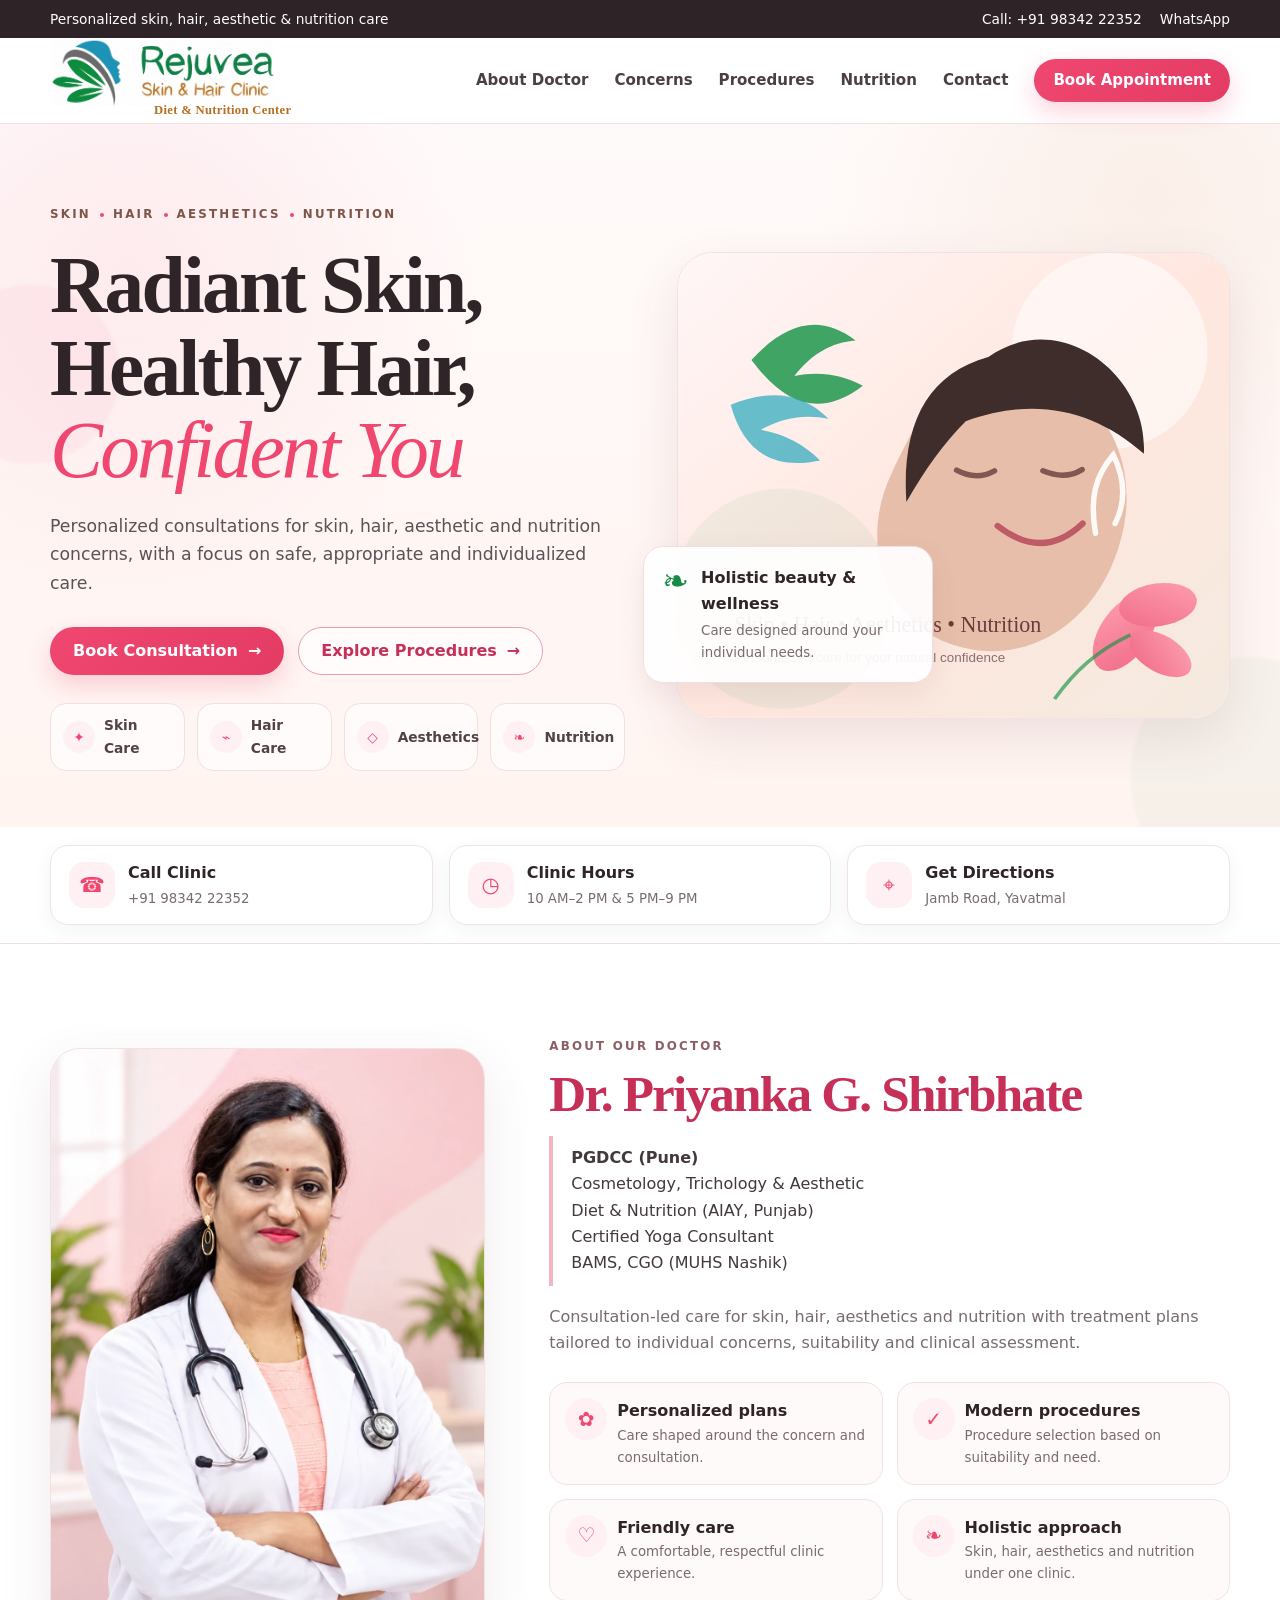
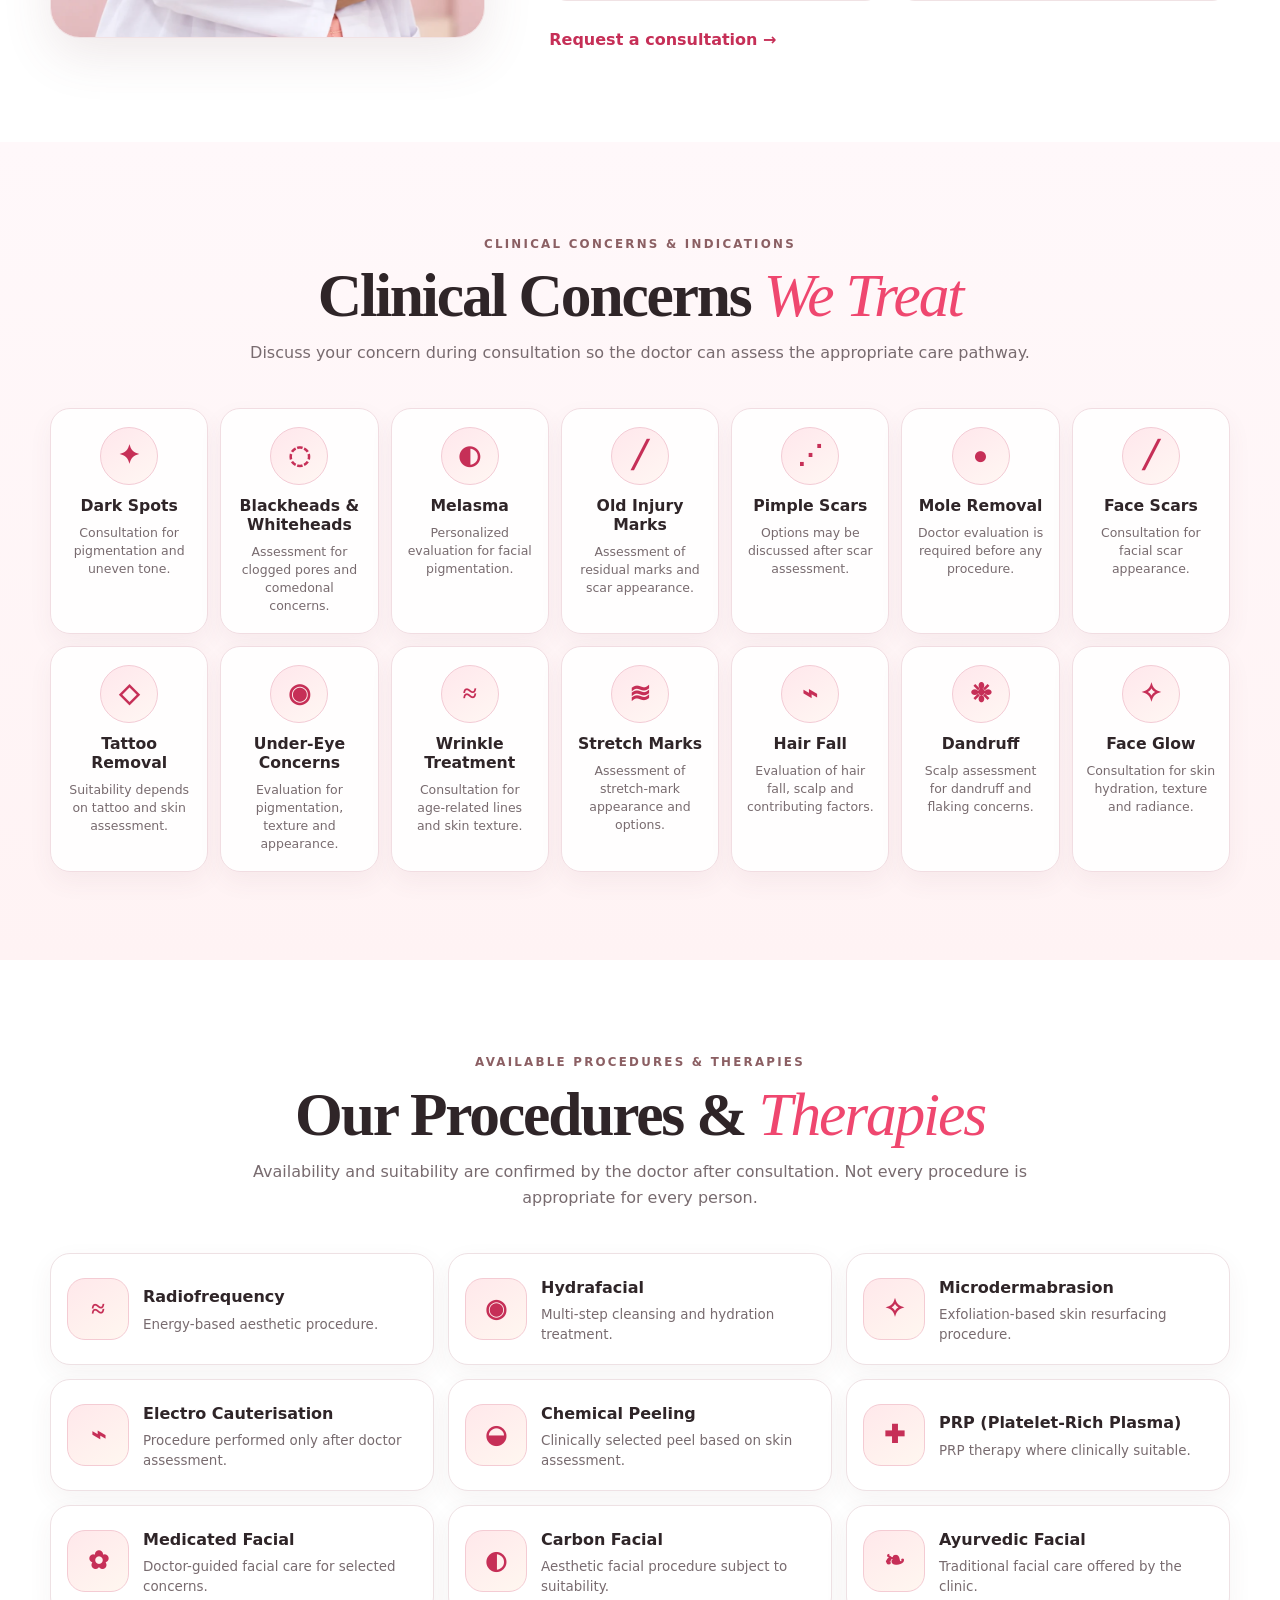
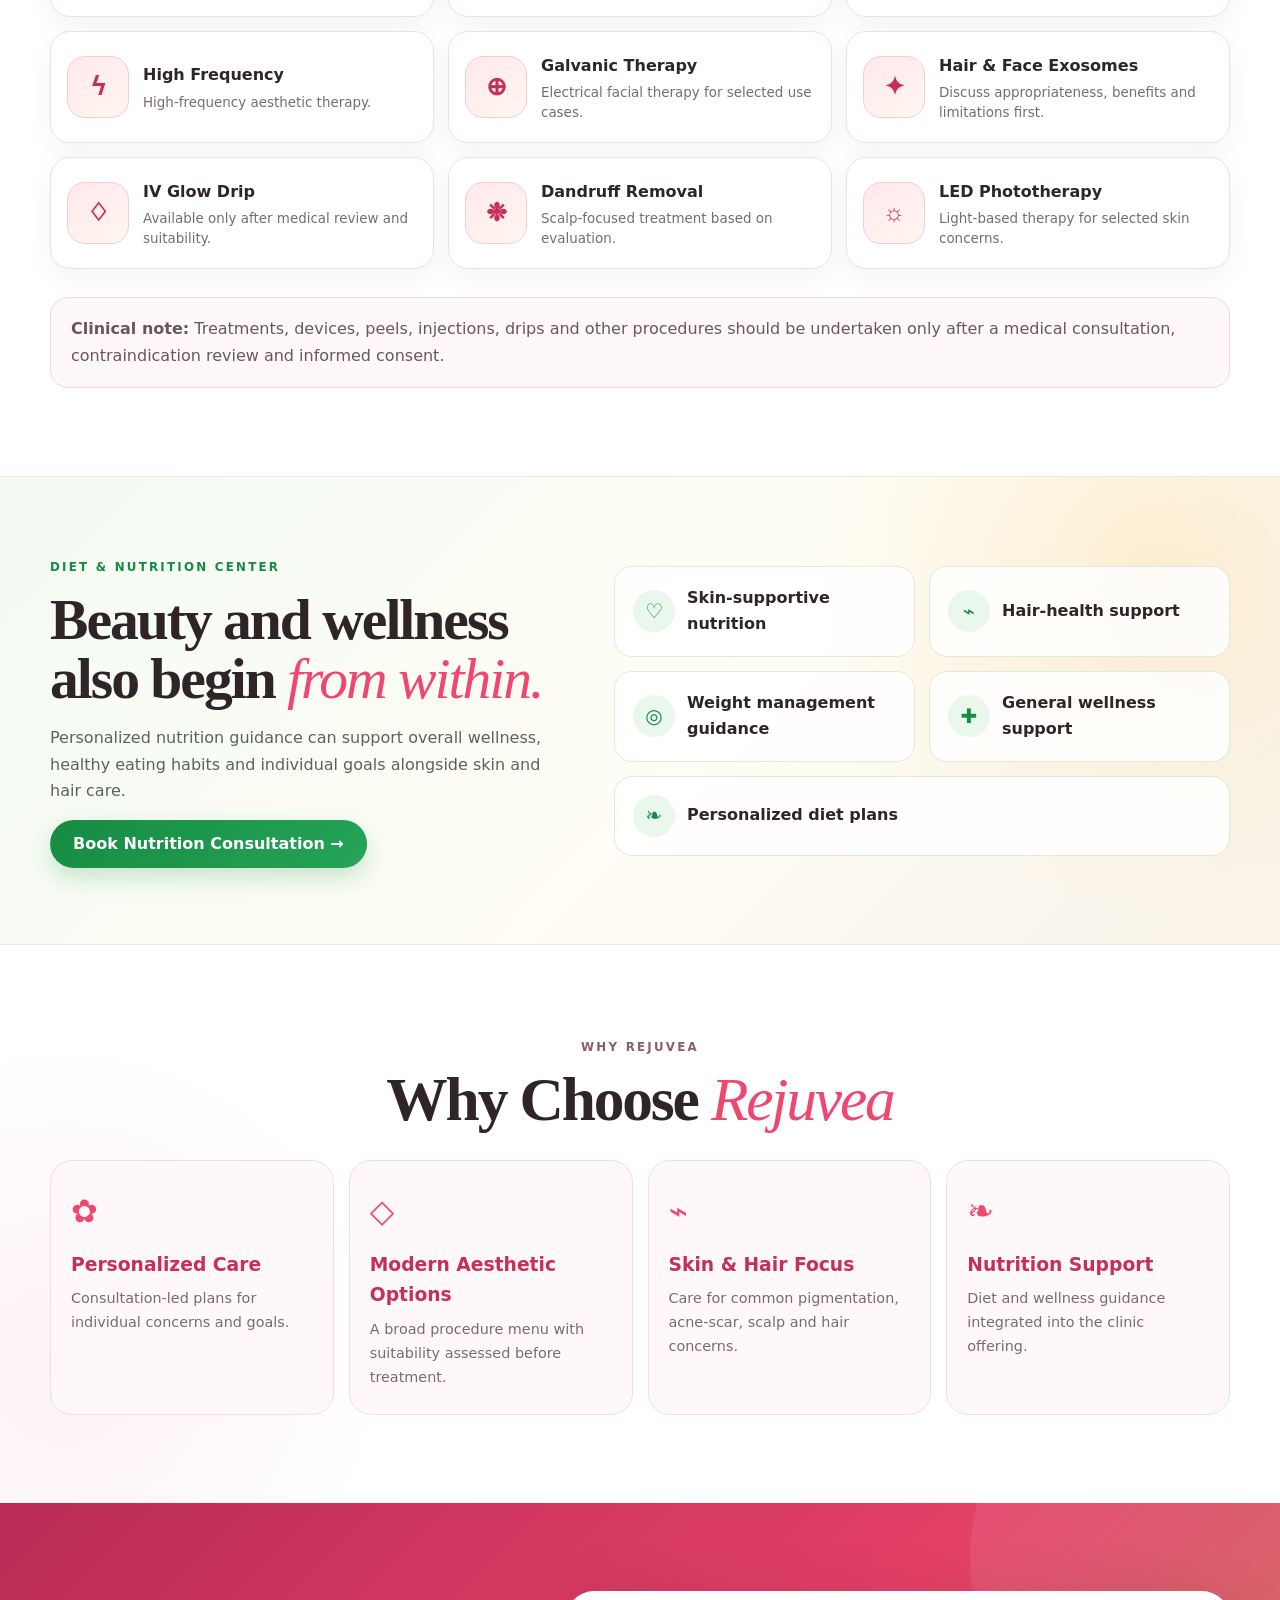
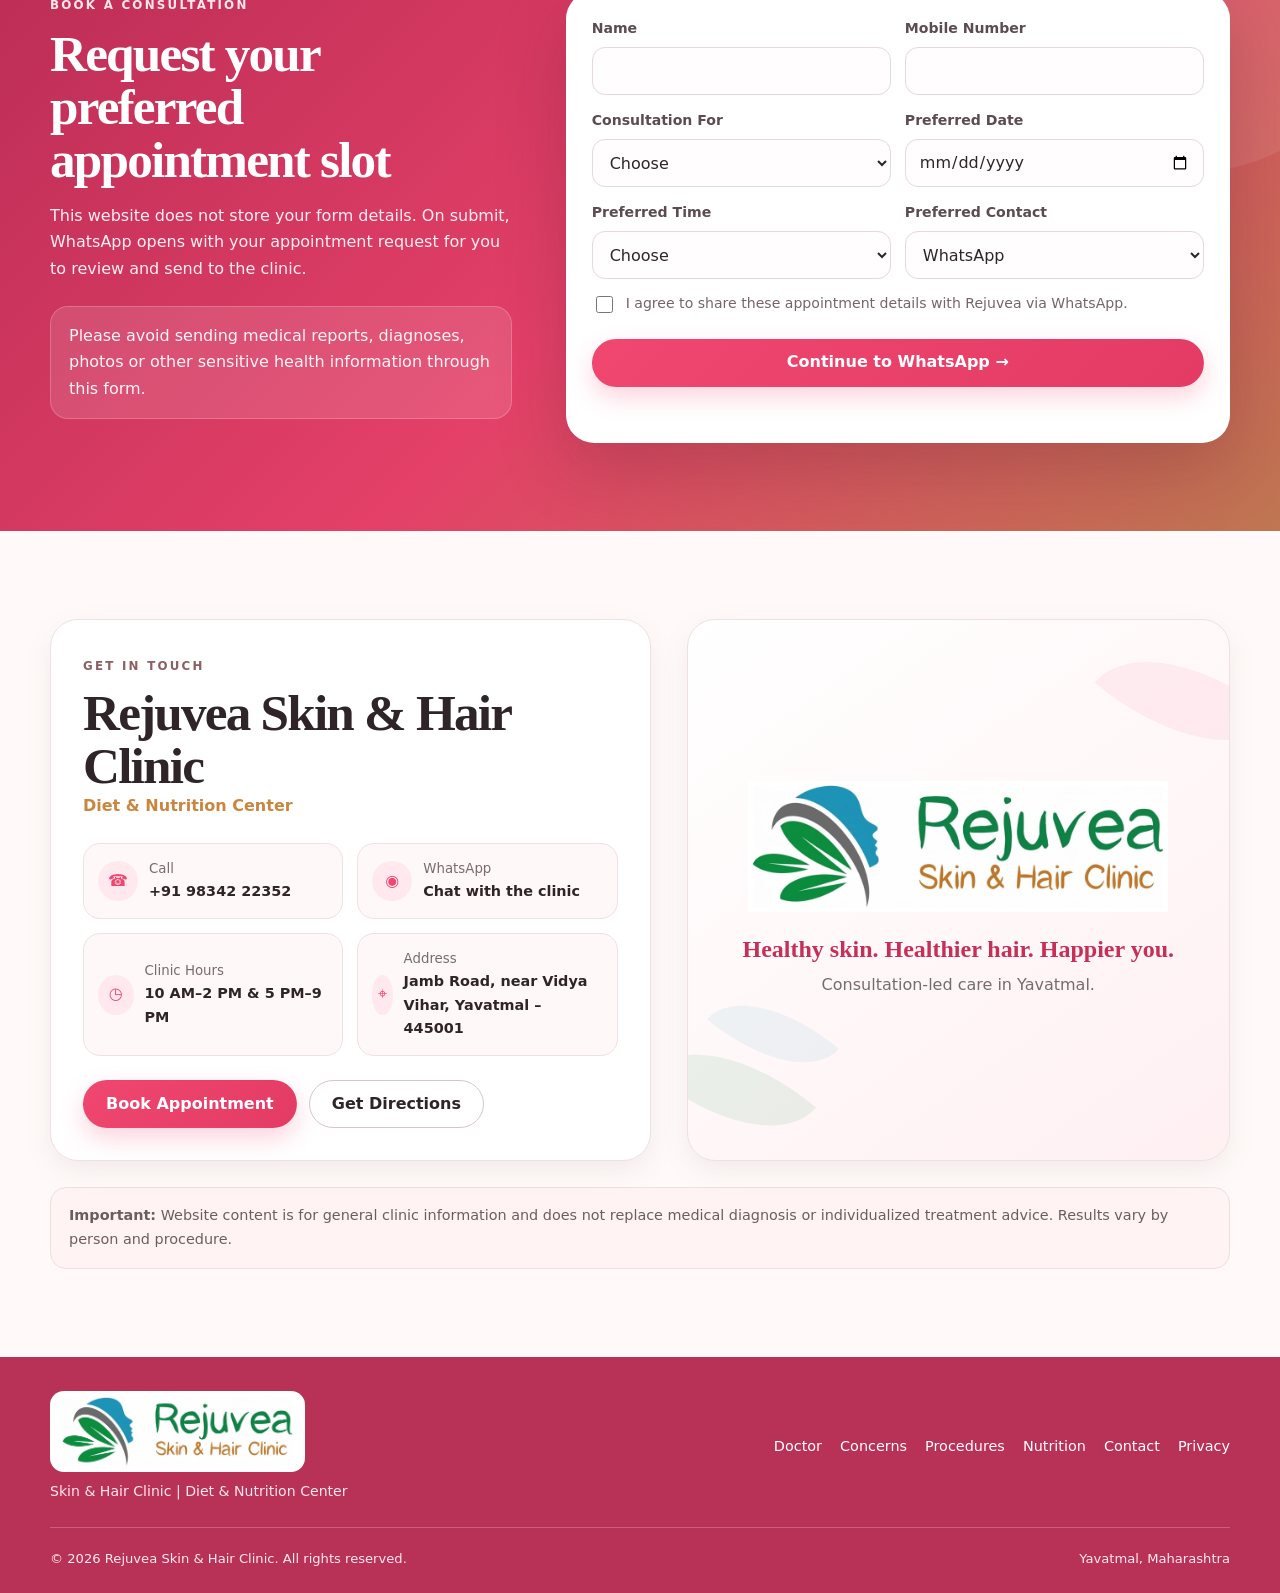
==== index.html @ 4ea9888c "Rejuvea-Clinic-Website-v3" ====
<!doctype html>
<html lang="en">
<head>
  <meta charset="utf-8" />
  <meta name="viewport" content="width=device-width, initial-scale=1" />
  <meta name="theme-color" content="#ef476f" />
  <meta name="description" content="Rejuvea Skin & Hair Clinic and Diet & Nutrition Center in Yavatmal. Personalized skin, hair, aesthetic and nutrition consultations with Dr. Priyanka G. Shirbhate." />
  <meta name="robots" content="index,follow,max-image-preview:large" />
  <link rel="canonical" href="https://rejuveawellness.com/" />
  <meta property="og:type" content="website" />
  <meta property="og:title" content="Rejuvea Skin & Hair Clinic | Yavatmal" />
  <meta property="og:description" content="Skin, hair, aesthetic and nutrition care with Dr. Priyanka G. Shirbhate in Yavatmal." />
  <meta property="og:url" content="https://rejuveawellness.com/" />
  <meta property="og:image" content="https://rejuveawellness.com/assets/og-image.jpg" />
  <meta property="og:locale" content="en_IN" />
  <meta name="twitter:card" content="summary_large_image" />
  <meta name="twitter:image" content="https://rejuveawellness.com/assets/og-image.jpg" />
  <title>Rejuvea Skin & Hair Clinic | Diet & Nutrition Center | Yavatmal</title>
  <link rel="icon" href="assets/favicon.png" type="image/png" />
  <link rel="stylesheet" href="styles.css" />

  <!-- Add canonical + absolute og:url/og:image after the final domain is confirmed. -->
  <script type="application/ld+json">
  {
    "@context": "https://schema.org",
    "@type": "MedicalClinic",
    "name": "Rejuvea Skin & Hair Clinic | Diet & Nutrition Center",
    "url": "https://rejuveawellness.com/",
    "image": "https://rejuveawellness.com/assets/og-image.jpg",
    "telephone": "+91-9834222352",
    "sameAs": ["https://maps.google.com/maps/search/Rejuvea%20Skin%20%26%20Hair%20Clinic/@20.37331213,78.11181876,17z?hl=en"],
    "address": {
      "@type": "PostalAddress",
      "streetAddress": "Jamb Road, near Vidya Vihar",
      "addressLocality": "Yavatmal",
      "postalCode": "445001",
      "addressRegion": "Maharashtra",
      "addressCountry": "IN"
    },
    "openingHours": ["Mo-Sa 10:00-14:00", "Mo-Sa 17:00-21:00"],
    "employee": {
      "@type": "Physician",
      "name": "Dr. Priyanka G. Shirbhate"
    }
  }
  </script>
</head>

<body>
  <a class="skip-link" href="#main">Skip to content</a>

  <div class="topbar">
    <div class="container topbar-inner">
      <span>Personalized skin, hair, aesthetic & nutrition care</span>
      <div class="topbar-actions">
        <a href="tel:+919834222352">Call: +91 98342 22352</a>
        <a href="https://wa.me/919834222352?text=Hello%20Rejuvea%2C%20I%20would%20like%20to%20book%20a%20consultation." target="_blank" rel="noopener">WhatsApp</a>
      </div>
    </div>
  </div>

  <header class="site-header" id="home">
    <div class="container nav-wrap">
      <a class="brand" href="index.html#home" aria-label="Rejuvea home">
        <img src="assets/rejuvea-logo.webp" alt="Rejuvea Skin & Hair Clinic" />
        <small>Diet &amp; Nutrition Center</small>
      </a>

      <button class="menu-btn" id="menuBtn" type="button" aria-expanded="false" aria-controls="navLinks" aria-label="Open menu">
        <span></span><span></span><span></span>
      </button>

      <nav class="nav-links" id="navLinks" aria-label="Primary navigation">
        <a href="#about">About Doctor</a>
        <a href="#concerns">Concerns</a>
        <a href="#procedures">Procedures</a>
        <a href="#nutrition">Nutrition</a>
        <a href="#contact">Contact</a>
        <a class="btn btn-small" href="#appointment">Book Appointment</a>
      </nav>
    </div>
  </header>

  <main id="main">
    <section class="hero">
      <div class="hero-glow glow-one" aria-hidden="true"></div>
      <div class="hero-glow glow-two" aria-hidden="true"></div>

      <div class="container hero-grid">
        <div class="hero-copy reveal">
          <span class="eyebrow">SKIN <i></i> HAIR <i></i> AESTHETICS <i></i> NUTRITION</span>
          <h1>Radiant Skin,<br>Healthy Hair,<br><em>Confident You</em></h1>
          <p class="hero-text">
            Personalized consultations for skin, hair, aesthetic and nutrition concerns,
            with a focus on safe, appropriate and individualized care.
          </p>

          <div class="hero-actions">
            <a class="btn" href="#appointment">Book Consultation <span>→</span></a>
            <a class="btn btn-outline" href="#procedures">Explore Procedures <span>→</span></a>
          </div>

          <div class="benefit-row" aria-label="Clinic focus areas">
            <div><span class="mini-icon">✦</span><strong>Skin Care</strong></div>
            <div><span class="mini-icon">⌁</span><strong>Hair Care</strong></div>
            <div><span class="mini-icon">◇</span><strong>Aesthetics</strong></div>
            <div><span class="mini-icon">❧</span><strong>Nutrition</strong></div>
          </div>
        </div>

        <div class="hero-visual reveal">
          <img src="assets/hero-visual.svg" alt="Illustration representing skin, hair, aesthetics and nutrition care" />
          <div class="hero-note">
            <span class="leaf">❧</span>
            <div>
              <b>Holistic beauty & wellness</b>
              <small>Care designed around your individual needs.</small>
            </div>
          </div>
        </div>
      </div>
    </section>

    <section class="quick-strip" aria-label="Quick clinic information">
      <div class="container quick-grid">
        <a href="tel:+919834222352" class="quick-card">
          <span class="quick-icon">☎</span>
          <div><b>Call Clinic</b><small>+91 98342 22352</small></div>
        </a>
        <a href="#appointment" class="quick-card">
          <span class="quick-icon">◷</span>
          <div><b>Clinic Hours</b><small>10 AM–2 PM & 5 PM–9 PM</small></div>
        </a>
        <a href="https://maps.google.com/maps/search/Rejuvea%20Skin%20%26%20Hair%20Clinic/@20.37331213,78.11181876,17z?hl=en" target="_blank" rel="noopener" class="quick-card">
          <span class="quick-icon">⌖</span>
          <div><b>Get Directions</b><small>Jamb Road, Yavatmal</small></div>
        </a>
      </div>
    </section>

    <section class="section-pad" id="about">
      <div class="container about-grid">
        <div class="doctor-photo reveal">
          <img
            src="assets/dr-priyanka-shirbhate.webp"
            alt="Dr. Priyanka G. Shirbhate - Rejuvea Skin & Hair Clinic"
            class="doctor-image"
            loading="lazy"
            width="1122"
            height="1402"
          />
        </div>

        <div class="about-copy reveal">
          <span class="eyebrow dark">ABOUT OUR DOCTOR</span>
          <h2>Dr. Priyanka G. Shirbhate</h2>
          <p class="qualifications">
            <strong>PGDCC (Pune)</strong><br>
            Cosmetology, Trichology &amp; Aesthetic<br>
            Diet &amp; Nutrition (AIAY, Punjab)<br>
            Certified Yoga Consultant<br>
            BAMS, CGO (MUHS Nashik)
          </p>
          <p>
            Consultation-led care for skin, hair, aesthetics and nutrition with treatment plans
            tailored to individual concerns, suitability and clinical assessment.
          </p>

          <div class="doctor-values">
            <div><span>✿</span><b>Personalized plans</b><small>Care shaped around the concern and consultation.</small></div>
            <div><span>✓</span><b>Modern procedures</b><small>Procedure selection based on suitability and need.</small></div>
            <div><span>♡</span><b>Friendly care</b><small>A comfortable, respectful clinic experience.</small></div>
            <div><span>❧</span><b>Holistic approach</b><small>Skin, hair, aesthetics and nutrition under one clinic.</small></div>
          </div>

          <a class="text-link" href="#appointment">Request a consultation →</a>
        </div>
      </div>
    </section>

    <section class="section-pad soft-pink" id="concerns">
      <div class="container">
        <div class="section-heading reveal">
          <span class="eyebrow dark">CLINICAL CONCERNS & INDICATIONS</span>
          <h2>Clinical Concerns <em>We Treat</em></h2>
          <p>Discuss your concern during consultation so the doctor can assess the appropriate care pathway.</p>
        </div>

        <div class="concern-grid">
          <article class="concern-card reveal"><span aria-hidden="true">✦</span><h3>Dark Spots</h3><p>Consultation for pigmentation and uneven tone.</p></article>
          <article class="concern-card reveal"><span aria-hidden="true">◌</span><h3>Blackheads & Whiteheads</h3><p>Assessment for clogged pores and comedonal concerns.</p></article>
          <article class="concern-card reveal"><span aria-hidden="true">◐</span><h3>Melasma</h3><p>Personalized evaluation for facial pigmentation.</p></article>
          <article class="concern-card reveal"><span aria-hidden="true">╱</span><h3>Old Injury Marks</h3><p>Assessment of residual marks and scar appearance.</p></article>
          <article class="concern-card reveal"><span aria-hidden="true">⋰</span><h3>Pimple Scars</h3><p>Options may be discussed after scar assessment.</p></article>
          <article class="concern-card reveal"><span aria-hidden="true">●</span><h3>Mole Removal</h3><p>Doctor evaluation is required before any procedure.</p></article>
          <article class="concern-card reveal"><span aria-hidden="true">╱</span><h3>Face Scars</h3><p>Consultation for facial scar appearance.</p></article>
          <article class="concern-card reveal"><span aria-hidden="true">◇</span><h3>Tattoo Removal</h3><p>Suitability depends on tattoo and skin assessment.</p></article>
          <article class="concern-card reveal"><span aria-hidden="true">◉</span><h3>Under-Eye Concerns</h3><p>Evaluation for pigmentation, texture and appearance.</p></article>
          <article class="concern-card reveal"><span aria-hidden="true">≈</span><h3>Wrinkle Treatment</h3><p>Consultation for age-related lines and skin texture.</p></article>
          <article class="concern-card reveal"><span aria-hidden="true">≋</span><h3>Stretch Marks</h3><p>Assessment of stretch-mark appearance and options.</p></article>
          <article class="concern-card reveal"><span aria-hidden="true">⌁</span><h3>Hair Fall</h3><p>Evaluation of hair fall, scalp and contributing factors.</p></article>
          <article class="concern-card reveal"><span aria-hidden="true">❉</span><h3>Dandruff</h3><p>Scalp assessment for dandruff and flaking concerns.</p></article>
          <article class="concern-card reveal"><span aria-hidden="true">✧</span><h3>Face Glow</h3><p>Consultation for skin hydration, texture and radiance.</p></article>
        </div>
      </div>
    </section>

    <section class="section-pad" id="procedures">
      <div class="container">
        <div class="section-heading reveal">
          <span class="eyebrow dark">AVAILABLE PROCEDURES & THERAPIES</span>
          <h2>Our Procedures & <em>Therapies</em></h2>
          <p>Availability and suitability are confirmed by the doctor after consultation. Not every procedure is appropriate for every person.</p>
        </div>

        <div class="procedure-grid">
          <article class="procedure-card reveal"><span class="proc-icon" aria-hidden="true">≈</span><div><h3>Radiofrequency</h3><p>Energy-based aesthetic procedure.</p></div></article>
          <article class="procedure-card reveal"><span class="proc-icon" aria-hidden="true">◉</span><div><h3>Hydrafacial</h3><p>Multi-step cleansing and hydration treatment.</p></div></article>
          <article class="procedure-card reveal"><span class="proc-icon" aria-hidden="true">✧</span><div><h3>Microdermabrasion</h3><p>Exfoliation-based skin resurfacing procedure.</p></div></article>
          <article class="procedure-card reveal"><span class="proc-icon" aria-hidden="true">⌁</span><div><h3>Electro Cauterisation</h3><p>Procedure performed only after doctor assessment.</p></div></article>
          <article class="procedure-card reveal"><span class="proc-icon" aria-hidden="true">◒</span><div><h3>Chemical Peeling</h3><p>Clinically selected peel based on skin assessment.</p></div></article>
          <article class="procedure-card reveal"><span class="proc-icon" aria-hidden="true">✚</span><div><h3>PRP (Platelet-Rich Plasma)</h3><p>PRP therapy where clinically suitable.</p></div></article>
          <article class="procedure-card reveal"><span class="proc-icon" aria-hidden="true">✿</span><div><h3>Medicated Facial</h3><p>Doctor-guided facial care for selected concerns.</p></div></article>
          <article class="procedure-card reveal"><span class="proc-icon" aria-hidden="true">◐</span><div><h3>Carbon Facial</h3><p>Aesthetic facial procedure subject to suitability.</p></div></article>
          <article class="procedure-card reveal"><span class="proc-icon" aria-hidden="true">❧</span><div><h3>Ayurvedic Facial</h3><p>Traditional facial care offered by the clinic.</p></div></article>
          <article class="procedure-card reveal"><span class="proc-icon" aria-hidden="true">ϟ</span><div><h3>High Frequency</h3><p>High-frequency aesthetic therapy.</p></div></article>
          <article class="procedure-card reveal"><span class="proc-icon" aria-hidden="true">⊕</span><div><h3>Galvanic Therapy</h3><p>Electrical facial therapy for selected use cases.</p></div></article>
          <article class="procedure-card reveal"><span class="proc-icon" aria-hidden="true">✦</span><div><h3>Hair & Face Exosomes</h3><p>Discuss appropriateness, benefits and limitations first.</p></div></article>
          <article class="procedure-card reveal"><span class="proc-icon" aria-hidden="true">♢</span><div><h3>IV Glow Drip</h3><p>Available only after medical review and suitability.</p></div></article>
          <article class="procedure-card reveal"><span class="proc-icon" aria-hidden="true">❉</span><div><h3>Dandruff Removal</h3><p>Scalp-focused treatment based on evaluation.</p></div></article>
          <article class="procedure-card reveal"><span class="proc-icon" aria-hidden="true">☼</span><div><h3>LED Phototherapy</h3><p>Light-based therapy for selected skin concerns.</p></div></article>
        </div>

        <div class="medical-note reveal">
          <strong>Clinical note:</strong>
          Treatments, devices, peels, injections, drips and other procedures should be undertaken only after a medical consultation, contraindication review and informed consent.
        </div>
      </div>
    </section>

    <section class="nutrition-section" id="nutrition">
      <div class="container nutrition-grid">
        <div class="nutrition-copy reveal">
          <span class="eyebrow green">DIET & NUTRITION CENTER</span>
          <h2>Beauty and wellness also begin <em>from within.</em></h2>
          <p>
            Personalized nutrition guidance can support overall wellness, healthy eating habits
            and individual goals alongside skin and hair care.
          </p>
          <a class="btn green-btn" href="#appointment">Book Nutrition Consultation →</a>
        </div>

        <div class="nutrition-cards reveal">
          <div><span>♡</span><b>Skin-supportive nutrition</b></div>
          <div><span>⌁</span><b>Hair-health support</b></div>
          <div><span>◎</span><b>Weight management guidance</b></div>
          <div><span>✚</span><b>General wellness support</b></div>
          <div><span>❧</span><b>Personalized diet plans</b></div>
        </div>
      </div>
    </section>

    <section class="section-pad why-section">
      <div class="container">
        <div class="section-heading compact reveal">
          <span class="eyebrow dark">WHY REJUVEA</span>
          <h2>Why Choose <em>Rejuvea</em></h2>
        </div>
        <div class="why-grid">
          <article class="why-card reveal"><span>✿</span><h3>Personalized Care</h3><p>Consultation-led plans for individual concerns and goals.</p></article>
          <article class="why-card reveal"><span>◇</span><h3>Modern Aesthetic Options</h3><p>A broad procedure menu with suitability assessed before treatment.</p></article>
          <article class="why-card reveal"><span>⌁</span><h3>Skin & Hair Focus</h3><p>Care for common pigmentation, acne-scar, scalp and hair concerns.</p></article>
          <article class="why-card reveal"><span>❧</span><h3>Nutrition Support</h3><p>Diet and wellness guidance integrated into the clinic offering.</p></article>
        </div>
      </div>
    </section>

    <section class="appointment-section section-pad" id="appointment">
      <div class="container appointment-grid">
        <div class="appointment-copy reveal">
          <span class="eyebrow light">BOOK A CONSULTATION</span>
          <h2>Request your preferred appointment slot</h2>
          <p>
            This website does not store your form details. On submit, WhatsApp opens with your
            appointment request for you to review and send to the clinic.
          </p>
          <div class="privacy-pill">
            Please avoid sending medical reports, diagnoses, photos or other sensitive health information through this form.
          </div>
        </div>

        <form class="appointment-form reveal" id="appointmentForm" novalidate>
          <div class="field-row">
            <label>
              <span>Name</span>
              <input id="patientName" name="patientName" autocomplete="name" required />
            </label>
            <label>
              <span>Mobile Number</span>
              <input id="mobile" name="mobile" inputmode="tel" autocomplete="tel" required />
            </label>
          </div>

          <div class="field-row">
            <label>
              <span>Consultation For</span>
              <select id="service" name="service" required>
                <option value="">Choose</option>
                <option>Skin consultation</option>
                <option>Hair / scalp consultation</option>
                <option>Aesthetic procedure consultation</option>
                <option>Diet & nutrition consultation</option>
                <option>General consultation</option>
              </select>
            </label>
            <label>
              <span>Preferred Date</span>
              <input id="date" name="date" type="date" required />
            </label>
          </div>

          <div class="field-row">
            <label>
              <span>Preferred Time</span>
              <select id="time" name="time" required>
                <option value="">Choose</option>
                <option>10:00 AM – 12:00 PM</option>
                <option>12:00 PM – 2:00 PM</option>
                <option>5:00 PM – 7:00 PM</option>
                <option>7:00 PM – 9:00 PM</option>
              </select>
            </label>
            <label>
              <span>Preferred Contact</span>
              <select id="contactMode" name="contactMode" required>
                <option>WhatsApp</option>
                <option>Phone call</option>
              </select>
            </label>
          </div>

          <label class="consent">
            <input id="consent" type="checkbox" required />
            <span>I agree to share these appointment details with Rejuvea via WhatsApp.</span>
          </label>

          <button class="btn btn-full" type="submit">Continue to WhatsApp →</button>
          <p class="form-status" id="formStatus" role="status" aria-live="polite"></p>
        </form>
      </div>
    </section>

    <section class="section-pad contact-section" id="contact">
      <div class="container contact-grid">
        <div class="contact-card reveal">
          <span class="eyebrow dark">GET IN TOUCH</span>
          <h2>Rejuvea Skin & Hair Clinic</h2>
          <p class="contact-lead">Diet & Nutrition Center</p>

          <div class="contact-lines">
            <a href="tel:+919834222352"><span>☎</span><div><small>Call</small><b>+91 98342 22352</b></div></a>
            <a href="https://wa.me/919834222352?text=Hello%20Rejuvea%2C%20I%20would%20like%20to%20book%20a%20consultation." target="_blank" rel="noopener"><span>◉</span><div><small>WhatsApp</small><b>Chat with the clinic</b></div></a>
            <div><span>◷</span><div><small>Clinic Hours</small><b>10 AM–2 PM & 5 PM–9 PM</b></div></div>
            <div><span>⌖</span><div><small>Address</small><b>Jamb Road, near Vidya Vihar, Yavatmal – 445001</b></div></div>
          </div>

          <div class="contact-actions">
            <a class="btn" href="#appointment">Book Appointment</a>
            <a class="btn btn-outline dark" href="https://maps.google.com/maps/search/Rejuvea%20Skin%20%26%20Hair%20Clinic/@20.37331213,78.11181876,17z?hl=en" target="_blank" rel="noopener">Get Directions</a>
          </div>
        </div>

        <div class="contact-art reveal" aria-label="Rejuvea clinic branding">
          <img src="assets/rejuvea-logo.webp" alt="Rejuvea clinic logo" />
          <div class="contact-art-copy">
            <strong>Healthy skin. Healthier hair. Happier you.</strong>
            <p>Consultation-led care in Yavatmal.</p>
          </div>
          <div class="art-leaf leaf-a"></div>
          <div class="art-leaf leaf-b"></div>
          <div class="art-leaf leaf-c"></div>
        </div>
      </div>

      <div class="container disclaimer">
        <strong>Important:</strong> Website content is for general clinic information and does not replace medical diagnosis or individualized treatment advice. Results vary by person and procedure.
      </div>
    </section>
  </main>

  <footer>
    <div class="container footer-grid">
      <a class="footer-brand" href="index.html#home" aria-label="Back to Rejuvea home">
        <img src="assets/rejuvea-logo.webp" alt="Rejuvea" />
        <p>Skin & Hair Clinic | Diet & Nutrition Center</p>
      </a>
      <div class="footer-links">
        <a href="#about">Doctor</a>
        <a href="#concerns">Concerns</a>
        <a href="#procedures">Procedures</a>
        <a href="#nutrition">Nutrition</a>
        <a href="#contact">Contact</a>
        <a href="privacy.html">Privacy</a>
      </div>
    </div>
    <div class="container footer-bottom">
      <span>© <span id="year"></span> Rejuvea Skin & Hair Clinic. All rights reserved.</span>
      <span>Yavatmal, Maharashtra</span>
    </div>
  </footer>

  <div class="mobile-actions" aria-label="Mobile quick actions">
    <a href="tel:+919834222352">Call</a>
    <a href="https://wa.me/919834222352?text=Hello%20Rejuvea%2C%20I%20would%20like%20to%20book%20a%20consultation." target="_blank" rel="noopener">WhatsApp</a>
    <a href="#appointment">Book</a>
  </div>

  <script src="script.js"></script>
</body>
</html>
---- styles.css ----
:root {
  --rose: #ef476f;
  --rose-dark: #c62f57;
  --rose-soft: #fff0f4;
  --blush: #ffe5e3;
  --peach: #f7d6c6;
  --cream: #fffaf7;
  --sand: #f5ede5;
  --gold: #c9863f;
  --green: #168b43;
  --green-soft: #eef8ef;
  --teal: #269bb1;
  --ink: #2f2528;
  --muted: #786b6f;
  --line: #ecdfe2;
  --white: #ffffff;
  --shadow: 0 18px 50px rgba(124, 73, 86, .12);
  --shadow-sm: 0 10px 28px rgba(124, 73, 86, .09);
  --radius: 26px;
  --radius-sm: 18px;
}

* { box-sizing: border-box; }
html { scroll-behavior: smooth; }
body {
  margin: 0;
  font-family: Inter, ui-sans-serif, system-ui, -apple-system, BlinkMacSystemFont, "Segoe UI", sans-serif;
  color: var(--ink);
  background: var(--white);
  line-height: 1.65;
}
img { max-width: 100%; display: block; }
a { color: inherit; text-decoration: none; }
button, input, select { font: inherit; }
.container { width: min(1180px, calc(100% - 36px)); margin-inline: auto; }
.section-pad { padding: 88px 0; }
.soft-pink { background: linear-gradient(180deg, #fff8fa 0%, #fff3f4 100%); }
.skip-link {
  position: fixed; left: 12px; top: -70px; z-index: 9999;
  padding: 10px 14px; background: var(--ink); color: #fff; border-radius: 8px;
}
.skip-link:focus { top: 12px; }

.topbar {
  background: #2e2427; color: #fff; font-size: .86rem;
}
.topbar-inner {
  min-height: 38px; display: flex; justify-content: space-between; align-items: center; gap: 20px;
}
.topbar-actions { display: flex; gap: 18px; }
.topbar a:hover { color: #ffd8e2; }

.site-header {
  position: sticky; top: 0; z-index: 50;
  background: rgba(255,255,255,.94);
  backdrop-filter: blur(14px);
  border-bottom: 1px solid rgba(236,223,226,.9);
}
.nav-wrap {
  min-height: 82px; display: flex; align-items: center; justify-content: space-between; gap: 28px;
}
.brand { width: 285px; flex: 0 0 auto; }
.brand img { width: 100%; max-height: 70px; object-fit: contain; object-position: left center; }
.nav-links { display: flex; align-items: center; gap: 26px; font-size: .94rem; font-weight: 700; }
.nav-links > a:not(.btn) { position: relative; padding: 30px 0; color: #4c3f43; }
.nav-links > a:not(.btn)::after {
  content: ""; position: absolute; left: 0; right: 100%; bottom: 21px; height: 2px;
  background: var(--rose); transition: .22s ease;
}
.nav-links > a:not(.btn):hover::after { right: 0; }
.menu-btn {
  display: none; width: 44px; height: 44px; border: 0; background: transparent; cursor: pointer;
}
.menu-btn span { display: block; width: 25px; height: 2px; margin: 5px auto; background: var(--ink); transition: .2s; }

.btn {
  display: inline-flex; align-items: center; justify-content: center; gap: 10px;
  min-height: 48px; padding: 0 22px; border-radius: 999px;
  background: linear-gradient(135deg, var(--rose), #e33b64);
  color: #fff; border: 1px solid transparent; font-weight: 800;
  box-shadow: 0 10px 24px rgba(239,71,111,.24);
  transition: transform .2s ease, box-shadow .2s ease, background .2s ease;
}
.btn:hover { transform: translateY(-2px); box-shadow: 0 14px 32px rgba(239,71,111,.3); }
.btn-small { min-height: 43px; padding: 0 18px; }
.btn-outline { background: rgba(255,255,255,.72); color: var(--rose-dark); border-color: #ef9db1; box-shadow: none; }
.btn-outline:hover { background: #fff; }
.btn-outline.dark { color: var(--ink); border-color: #d6c8ca; }
.btn-full { width: 100%; }
.green-btn { background: linear-gradient(135deg, #168b43, #25a45a); box-shadow: 0 10px 24px rgba(22,139,67,.22); }

.hero {
  position: relative; overflow: hidden;
  background:
    radial-gradient(circle at 10% 20%, rgba(239,71,111,.08), transparent 28%),
    radial-gradient(circle at 90% 10%, rgba(201,134,63,.09), transparent 26%),
    linear-gradient(180deg, #fffafa 0%, #fff4f0 100%);
  padding: 76px 0 56px;
}
.hero-grid { display: grid; grid-template-columns: 1.02fr .98fr; gap: 52px; align-items: center; }
.hero-copy { position: relative; z-index: 2; }
.eyebrow {
  display: inline-flex; align-items: center; flex-wrap: wrap; gap: 9px;
  color: #7e554b; letter-spacing: .19em; font-size: .74rem; font-weight: 900;
}
.eyebrow i { width: 4px; height: 4px; background: var(--rose); border-radius: 50%; }
.eyebrow.dark { color: #8b5f63; }
.eyebrow.green { color: var(--green); }
.eyebrow.light { color: #ffe7ec; }
.hero h1, .section-heading h2, .about-copy h2, .nutrition-copy h2, .contact-card h2, .appointment-copy h2 {
  font-family: Georgia, "Times New Roman", serif;
  letter-spacing: -.035em; line-height: 1.04;
}
.hero h1 { margin: 18px 0 20px; font-size: clamp(3rem, 6.2vw, 5.75rem); font-weight: 600; }
.hero h1 em, .section-heading h2 em, .nutrition-copy h2 em {
  color: var(--rose); font-weight: 500; font-style: italic;
}
.hero-text { max-width: 660px; color: #5e5155; font-size: 1.08rem; }
.hero-actions { display: flex; flex-wrap: wrap; gap: 14px; margin: 30px 0 28px; }
.benefit-row {
  display: grid; grid-template-columns: repeat(4, minmax(0, 1fr)); gap: 12px; max-width: 680px;
}
.benefit-row > div {
  display: flex; align-items: center; gap: 9px; padding: 10px 12px;
  border-radius: 16px; background: rgba(255,255,255,.68); border: 1px solid #f2dfe2;
  color: #504246; font-size: .86rem;
}
.mini-icon {
  width: 32px; height: 32px; flex: 0 0 auto; display: grid; place-items: center;
  border-radius: 50%; background: var(--rose-soft); color: var(--rose);
}
.hero-visual { position: relative; }
.hero-visual > img {
  border-radius: 36px; box-shadow: var(--shadow);
  width: 100%; border: 1px solid #f2e1e2; background: #fff;
}
.hero-note {
  position: absolute; left: -34px; bottom: 36px; width: 290px;
  display: flex; gap: 12px; align-items: flex-start; padding: 18px;
  border-radius: 20px; background: rgba(255,255,255,.93); box-shadow: var(--shadow-sm);
  border: 1px solid #f0dfe0;
}
.hero-note .leaf { color: var(--green); font-size: 2rem; line-height: 1; }
.hero-note b { display: block; }
.hero-note small { color: var(--muted); display: block; margin-top: 2px; }
.hero-glow { position: absolute; border-radius: 50%; filter: blur(1px); opacity: .6; }
.glow-one { width: 180px; height: 180px; background: rgba(239,71,111,.08); left: -60px; top: 160px; }
.glow-two { width: 240px; height: 240px; background: rgba(22,139,67,.06); right: -90px; bottom: -70px; }

.quick-strip { padding: 18px 0; background: #fff; border-bottom: 1px solid var(--line); }
.quick-grid { display: grid; grid-template-columns: repeat(3, 1fr); gap: 16px; }
.quick-card {
  display: flex; gap: 13px; align-items: center; min-height: 78px; padding: 14px 18px;
  border-radius: 18px; border: 1px solid #f0e3e5; background: #fff; box-shadow: 0 6px 20px rgba(68,48,55,.05);
}
.quick-card:hover { border-color: #eeb5c1; }
.quick-icon {
  width: 46px; height: 46px; display: grid; place-items: center; flex: 0 0 auto;
  border-radius: 15px; background: var(--rose-soft); color: var(--rose); font-size: 1.3rem;
}
.quick-card b, .quick-card small { display: block; }
.quick-card small { color: var(--muted); margin-top: 2px; }

.about-grid { display: grid; grid-template-columns: .78fr 1.22fr; gap: 64px; align-items: center; }
.doctor-photo { position: relative; }
.doctor-photo img { width: 100%; border-radius: 30px; box-shadow: var(--shadow); border: 1px solid #f1e2e4; }
.photo-badge {
  position: absolute; left: 22px; right: 22px; bottom: 22px;
  padding: 12px 16px; border-radius: 16px; text-align: center;
  background: rgba(255,255,255,.9); color: #7f666c; font-weight: 800; font-size: .9rem;
  border: 1px dashed #e4b8c1;
}
.about-copy h2 { font-size: clamp(2.4rem, 4vw, 4rem); margin: 8px 0 16px; color: var(--rose-dark); }
.qualifications {
  border-left: 4px solid #f4b4c2; padding: 9px 0 9px 18px; color: #43393c; margin: 0 0 18px;
}
.about-copy > p:not(.qualifications) { color: var(--muted); max-width: 780px; }
.doctor-values { display: grid; grid-template-columns: repeat(2, 1fr); gap: 14px; margin: 26px 0; }
.doctor-values > div {
  display: grid; grid-template-columns: 42px 1fr; column-gap: 10px;
  padding: 15px; border: 1px solid #f0e2e4; border-radius: 18px; background: #fffafa;
}
.doctor-values span { grid-row: span 2; width: 42px; height: 42px; display: grid; place-items: center; border-radius: 50%; background: #fff0f3; color: var(--rose); font-size: 1.25rem; }
.doctor-values b { align-self: end; }
.doctor-values small { color: var(--muted); }
.text-link { color: var(--rose-dark); font-weight: 900; }

.section-heading { max-width: 850px; margin: 0 auto 42px; text-align: center; }
.section-heading.compact { margin-bottom: 28px; }
.section-heading h2 { font-size: clamp(2.3rem, 4.8vw, 4.2rem); margin: 8px 0 12px; }
.section-heading p { color: var(--muted); margin: 0; }

.concern-grid {
  display: grid; grid-template-columns: repeat(7, minmax(0, 1fr)); gap: 12px;
}
.concern-card {
  min-height: 185px; padding: 18px 13px; text-align: center;
  border-radius: 20px; background: rgba(255,255,255,.9); border: 1px solid #f1dde2;
  box-shadow: 0 10px 24px rgba(111,69,79,.06);
}
.concern-card > span {
  width: 58px; height: 58px; margin: 0 auto 12px; display: grid; place-items: center;
  border-radius: 50%; background: linear-gradient(145deg, #ffe7ec, #fff7f3);
  border: 1px solid #f3cbd5; color: var(--rose-dark); font-family: Georgia, serif; font-weight: 800;
}
.concern-card h3 { font-size: .98rem; line-height: 1.2; margin: 0 0 8px; }
.concern-card p { font-size: .78rem; color: var(--muted); line-height: 1.45; margin: 0; }

.procedure-grid {
  display: grid; grid-template-columns: repeat(3, 1fr); gap: 14px;
}
.procedure-card {
  display: flex; gap: 14px; align-items: center; min-height: 112px;
  padding: 16px; border: 1px solid #eee1e4; border-radius: 20px; background: #fff;
  box-shadow: 0 9px 26px rgba(82,50,58,.055);
}
.proc-icon {
  width: 62px; height: 62px; flex: 0 0 auto; display: grid; place-items: center;
  border-radius: 18px; background: linear-gradient(145deg, #ffe8eb, #fff7f0);
  color: var(--rose-dark); border: 1px solid #f4cbd3; font-weight: 900; font-size: .86rem;
}
.procedure-card h3 { margin: 0 0 4px; font-size: 1rem; }
.procedure-card p { margin: 0; color: var(--muted); font-size: .84rem; line-height: 1.45; }
.medical-note {
  margin-top: 28px; padding: 18px 20px; border-radius: 18px;
  border: 1px solid #efd7dc; background: #fff8f8; color: #6b565b;
}

.nutrition-section {
  padding: 76px 0;
  background:
    radial-gradient(circle at 90% 20%, rgba(245,183,66,.18), transparent 28%),
    linear-gradient(135deg, #f3fbf3 0%, #fffdf5 56%, #f8f2e8 100%);
  border-top: 1px solid #e3efe1; border-bottom: 1px solid #e5eee1;
}
.nutrition-grid { display: grid; grid-template-columns: .9fr 1.1fr; gap: 60px; align-items: center; }
.nutrition-copy h2 { font-size: clamp(2.4rem, 4.5vw, 4rem); margin: 10px 0 14px; }
.nutrition-copy p { color: #59645a; max-width: 620px; }
.nutrition-cards { display: grid; grid-template-columns: repeat(2, 1fr); gap: 14px; }
.nutrition-cards > div {
  display: flex; gap: 12px; align-items: center; padding: 18px; border-radius: 18px;
  background: rgba(255,255,255,.85); border: 1px solid #dcebdc;
}
.nutrition-cards span {
  width: 42px; height: 42px; flex: 0 0 auto; display: grid; place-items: center; border-radius: 50%;
  background: #eaf7ed; color: var(--green); font-size: 1.25rem;
}
.nutrition-cards > div:last-child { grid-column: 1 / -1; }

.why-section {
  background:
    radial-gradient(circle at 5% 75%, rgba(239,71,111,.07), transparent 25%),
    #fff;
}
.why-grid { display: grid; grid-template-columns: repeat(4, 1fr); gap: 15px; }
.why-card {
  padding: 24px 20px; border-radius: 22px; background: #fff8fa; border: 1px solid #f1dde2;
}
.why-card > span { font-size: 2rem; color: var(--rose); }
.why-card h3 { margin: 12px 0 7px; color: var(--rose-dark); }
.why-card p { margin: 0; color: var(--muted); font-size: .9rem; }

.appointment-section {
  position: relative; overflow: hidden; color: #fff;
  background: linear-gradient(135deg, #b92c55 0%, #e44068 52%, #bf7651 100%);
}
.appointment-section::after {
  content: ""; position: absolute; width: 430px; height: 430px; border-radius: 50%;
  right: -120px; top: -160px; background: rgba(255,255,255,.08);
}
.appointment-grid { position: relative; z-index: 2; display: grid; grid-template-columns: .82fr 1.18fr; gap: 54px; align-items: start; }
.appointment-copy h2 { font-size: clamp(2.35rem, 4vw, 4rem); margin: 10px 0 16px; }
.appointment-copy p { color: #ffeef2; }
.privacy-pill {
  margin-top: 24px; padding: 16px 18px; border-radius: 18px;
  background: rgba(255,255,255,.12); border: 1px solid rgba(255,255,255,.2); color: #fff4f6;
}
.appointment-form {
  padding: 26px; border-radius: 28px; background: #fff; color: var(--ink); box-shadow: 0 24px 70px rgba(74,25,39,.24);
}
.field-row { display: grid; grid-template-columns: repeat(2, 1fr); gap: 14px; margin-bottom: 14px; }
.appointment-form label > span { display: block; margin: 0 0 7px; color: #5c4b50; font-weight: 800; font-size: .88rem; }
.appointment-form input, .appointment-form select {
  width: 100%; min-height: 48px; padding: 0 13px; border-radius: 13px;
  border: 1px solid #e6d8dc; background: #fffdfd; color: var(--ink); outline: 0;
}
.appointment-form input:focus, .appointment-form select:focus {
  border-color: #e6859d; box-shadow: 0 0 0 4px rgba(239,71,111,.08);
}
.consent { display: flex; gap: 10px; align-items: flex-start; margin: 8px 0 18px; }
.consent input { width: 17px; min-height: 17px; margin-top: 3px; }
.consent span { font-weight: 500 !important; color: #756469 !important; line-height: 1.45; }
.form-status { min-height: 20px; margin: 10px 0 0; color: var(--rose-dark); font-size: .88rem; }

.contact-section { background: #fffaf9; }
.contact-grid { display: grid; grid-template-columns: 1.05fr .95fr; gap: 36px; align-items: stretch; }
.contact-card, .contact-art {
  border-radius: 28px; border: 1px solid #eee0e3; background: #fff; padding: 32px; box-shadow: var(--shadow-sm);
}
.contact-card h2 { font-size: clamp(2.3rem, 4vw, 3.7rem); margin: 8px 0 0; }
.contact-lead { margin: 0 0 24px; color: var(--gold); font-weight: 800; }
.contact-lines { display: grid; grid-template-columns: repeat(2, 1fr); gap: 14px; }
.contact-lines > a, .contact-lines > div {
  display: flex; align-items: center; gap: 11px; min-height: 76px; padding: 14px;
  border-radius: 17px; background: #fff8f8; border: 1px solid #f0e0e3;
}
.contact-lines > * > span {
  width: 40px; height: 40px; display: grid; place-items: center; border-radius: 50%; background: #ffe9ee; color: var(--rose);
}
.contact-lines small, .contact-lines b { display: block; }
.contact-lines small { color: var(--muted); }
.contact-lines b { font-size: .9rem; }
.contact-actions { display: flex; flex-wrap: wrap; gap: 12px; margin-top: 24px; }
.contact-art {
  position: relative; overflow: hidden; min-height: 390px;
  display: flex; flex-direction: column; justify-content: center; align-items: center;
  background: linear-gradient(145deg, #fff, #fff0f2);
}
.contact-art img { width: min(420px, 90%); position: relative; z-index: 2; }
.contact-art-copy { position: relative; z-index: 2; text-align: center; margin-top: 18px; }
.contact-art-copy strong { color: var(--rose-dark); font-family: Georgia, serif; font-size: 1.5rem; }
.contact-art-copy p { margin: 3px 0 0; color: var(--muted); }
.art-leaf { position: absolute; border-radius: 100% 0 100% 0; transform: rotate(40deg); }
.leaf-a { width: 150px; height: 80px; background: rgba(22,139,67,.09); left: -30px; bottom: 30px; }
.leaf-b { width: 120px; height: 62px; background: rgba(38,155,177,.08); left: 25px; bottom: 95px; }
.leaf-c { width: 165px; height: 90px; background: rgba(239,71,111,.08); right: -40px; top: 36px; }
.disclaimer {
  margin-top: 26px; padding: 16px 18px; border-radius: 16px; background: #fff3f4; border: 1px solid #efdee2; color: #6f5c61; font-size: .9rem;
}

footer { background: #b83258; color: #fff; padding: 34px 0 24px; }
.footer-grid { display: flex; align-items: center; justify-content: space-between; gap: 30px; }
.footer-brand img {
  width: 255px; background: #fff; border-radius: 14px; padding: 4px 10px; margin-bottom: 8px;
}
.footer-brand p { margin: 0; color: #ffe7ee; font-size: .88rem; }
.footer-links { display: flex; flex-wrap: wrap; gap: 18px; font-size: .9rem; }
.footer-links a:hover { text-decoration: underline; }
.footer-bottom {
  display: flex; justify-content: space-between; gap: 20px; margin-top: 24px; padding-top: 20px;
  border-top: 1px solid rgba(255,255,255,.22); color: #ffe9ef; font-size: .82rem;
}

.mobile-actions { display: none; }

.reveal {
  opacity: 0; transform: translateY(16px);
  transition: opacity .6s ease, transform .6s ease;
}
.reveal.visible { opacity: 1; transform: none; }

@media (max-width: 1100px) {
  .nav-links { gap: 17px; }
  .concern-grid { grid-template-columns: repeat(4, 1fr); }
  .procedure-grid { grid-template-columns: repeat(2, 1fr); }
  .why-grid { grid-template-columns: repeat(2, 1fr); }
}

@media (max-width: 880px) {
  body { padding-bottom: 62px; }
  .topbar-inner > span { display: none; }
  .topbar-inner { justify-content: flex-end; }
  .brand { width: 235px; }
  .menu-btn { display: block; }
  .nav-links {
    position: absolute; top: 82px; left: 18px; right: 18px;
    display: none; flex-direction: column; align-items: stretch; gap: 0;
    padding: 12px; border-radius: 18px; background: #fff; border: 1px solid var(--line); box-shadow: var(--shadow);
  }
  .nav-links.open { display: flex; }
  .nav-links > a:not(.btn) { padding: 13px 10px; }
  .nav-links > a:not(.btn)::after { display: none; }
  .nav-links .btn { margin-top: 7px; }

  .hero { padding-top: 54px; }
  .hero-grid, .about-grid, .nutrition-grid, .appointment-grid, .contact-grid { grid-template-columns: 1fr; }
  .hero-visual { max-width: 680px; margin: 0 auto; }
  .hero-note { left: 16px; bottom: 18px; }
  .quick-grid { grid-template-columns: 1fr; }
  .benefit-row { grid-template-columns: repeat(2, 1fr); }
  .about-grid { gap: 36px; }
  .doctor-photo { max-width: 520px; margin: 0 auto; }
  .concern-grid { grid-template-columns: repeat(3, 1fr); }
  .nutrition-grid { gap: 30px; }
  .appointment-grid { gap: 30px; }
  .contact-art { min-height: 330px; }

  .mobile-actions {
    position: fixed; z-index: 80; left: 0; right: 0; bottom: 0;
    display: grid; grid-template-columns: repeat(3, 1fr);
    background: #fff; border-top: 1px solid #e9dadd; box-shadow: 0 -8px 28px rgba(76,43,52,.12);
  }
  .mobile-actions a { padding: 12px 8px; text-align: center; font-weight: 900; font-size: .88rem; color: var(--rose-dark); }
  .mobile-actions a:nth-child(2) { background: #168b43; color: #fff; }
  .mobile-actions a:nth-child(3) { background: var(--rose); color: #fff; }
}

@media (max-width: 620px) {
  .container { width: min(100% - 24px, 1180px); }
  .section-pad { padding: 64px 0; }
  .topbar-actions { gap: 12px; font-size: .79rem; }
  .brand { width: 205px; }
  .nav-wrap { min-height: 74px; }
  .nav-links { top: 74px; }
  .hero { padding: 44px 0 38px; }
  .hero h1 { font-size: clamp(2.7rem, 14vw, 4.1rem); }
  .hero-text { font-size: 1rem; }
  .hero-actions { align-items: stretch; }
  .hero-actions .btn { width: 100%; }
  .benefit-row { grid-template-columns: 1fr 1fr; }
  .hero-note { position: static; width: auto; margin: -8px 12px 0; }
  .doctor-values, .nutrition-cards, .field-row, .contact-lines { grid-template-columns: 1fr; }
  .concern-grid { grid-template-columns: repeat(2, 1fr); }
  .concern-card { min-height: 170px; }
  .procedure-grid { grid-template-columns: 1fr; }
  .why-grid { grid-template-columns: 1fr; }
  .appointment-form, .contact-card, .contact-art { padding: 22px; border-radius: 22px; }
  .footer-grid, .footer-bottom { flex-direction: column; align-items: flex-start; }
  .footer-links { gap: 12px; }
}


/* V2 refinements */
.brand {
  display: grid;
  grid-template-rows: auto auto;
  align-items: center;
  gap: 0;
}
.brand small {
  color: #b66e22;
  font-family: Georgia, "Times New Roman", serif;
  font-size: .79rem;
  font-weight: 700;
  letter-spacing: .025em;
  margin: -8px 0 2px 104px;
  white-space: nowrap;
}
.doctor-placeholder {
  min-height: 590px;
  border-radius: 30px;
  border: 2px dashed #e5b9c4;
  background:
    radial-gradient(circle at 78% 18%, rgba(239,71,111,.09), transparent 25%),
    radial-gradient(circle at 18% 82%, rgba(22,139,67,.07), transparent 25%),
    linear-gradient(145deg,#fff9fa,#fff0f2 60%,#f8f2e8);
  box-shadow: var(--shadow);
  display: flex;
  flex-direction: column;
  justify-content: center;
  align-items: center;
  text-align: center;
  padding: 36px;
  color: #8a6770;
  position: relative;
  overflow: hidden;
}
.doctor-placeholder::before,
.doctor-placeholder::after {
  content: "";
  position: absolute;
  width: 180px;
  height: 80px;
  border-radius: 100% 0 100% 0;
  transform: rotate(35deg);
  background: rgba(22,139,67,.07);
}
.doctor-placeholder::before { left: -50px; bottom: 50px; }
.doctor-placeholder::after { right: -50px; top: 50px; background: rgba(239,71,111,.07); }
.placeholder-icon {
  width: 112px;
  height: 112px;
  border-radius: 50%;
  display: grid;
  place-items: center;
  background: #fff;
  border: 1px solid #ecdce0;
  box-shadow: 0 12px 32px rgba(111,69,79,.10);
  color: var(--rose);
  font-family: Georgia, serif;
  font-size: 3.8rem;
  line-height: 1;
  margin-bottom: 20px;
  position: relative;
  z-index: 2;
}
.placeholder-flower {
  color: rgba(239,71,111,.22);
  font-size: 3rem;
  position: absolute;
  top: 60px;
  left: 58px;
}
.doctor-placeholder strong {
  color: var(--rose-dark);
  font-family: Georgia, "Times New Roman", serif;
  font-size: 1.7rem;
  position: relative;
  z-index: 2;
}
.doctor-placeholder span {
  display: block;
  margin-top: 6px;
  color: var(--muted);
  position: relative;
  z-index: 2;
}
.concern-card > span {
  font-size: 1.6rem;
  font-family: Georgia, serif;
}
.proc-icon {
  font-size: 1.55rem;
  font-family: Georgia, serif;
}
@media (max-width: 880px) {
  .brand small { margin-left: 84px; font-size: .7rem; }
}
@media (max-width: 620px) {
  .brand small { margin-left: 73px; font-size: .64rem; }
  .doctor-placeholder { min-height: 430px; }
}


/* V3 mobile-navigation refinements */
body.menu-open {
  overflow-x: hidden;
}
.menu-btn.active span:nth-child(1) {
  transform: translateY(7px) rotate(45deg);
}
.menu-btn.active span:nth-child(2) {
  opacity: 0;
}
.menu-btn.active span:nth-child(3) {
  transform: translateY(-7px) rotate(-45deg);
}
.menu-btn span {
  transform-origin: center;
}
@media (max-width: 880px) {
  .nav-links.open {
    animation: menuDrop .18s ease-out;
  }
}
@keyframes menuDrop {
  from { opacity: 0; transform: translateY(-8px); }
  to { opacity: 1; transform: translateY(0); }
}
.footer-brand {
  display: block;
}


/* Doctor profile photo */
.doctor-image {
  width: 100%;
  height: 590px;
  object-fit: cover;
  object-position: center top;
  border-radius: 30px;
  box-shadow: var(--shadow);
  border: 1px solid #f1e2e4;
  background: #fff7f8;
}

@media (max-width: 620px) {
  .doctor-image {
    height: 430px;
  }
}
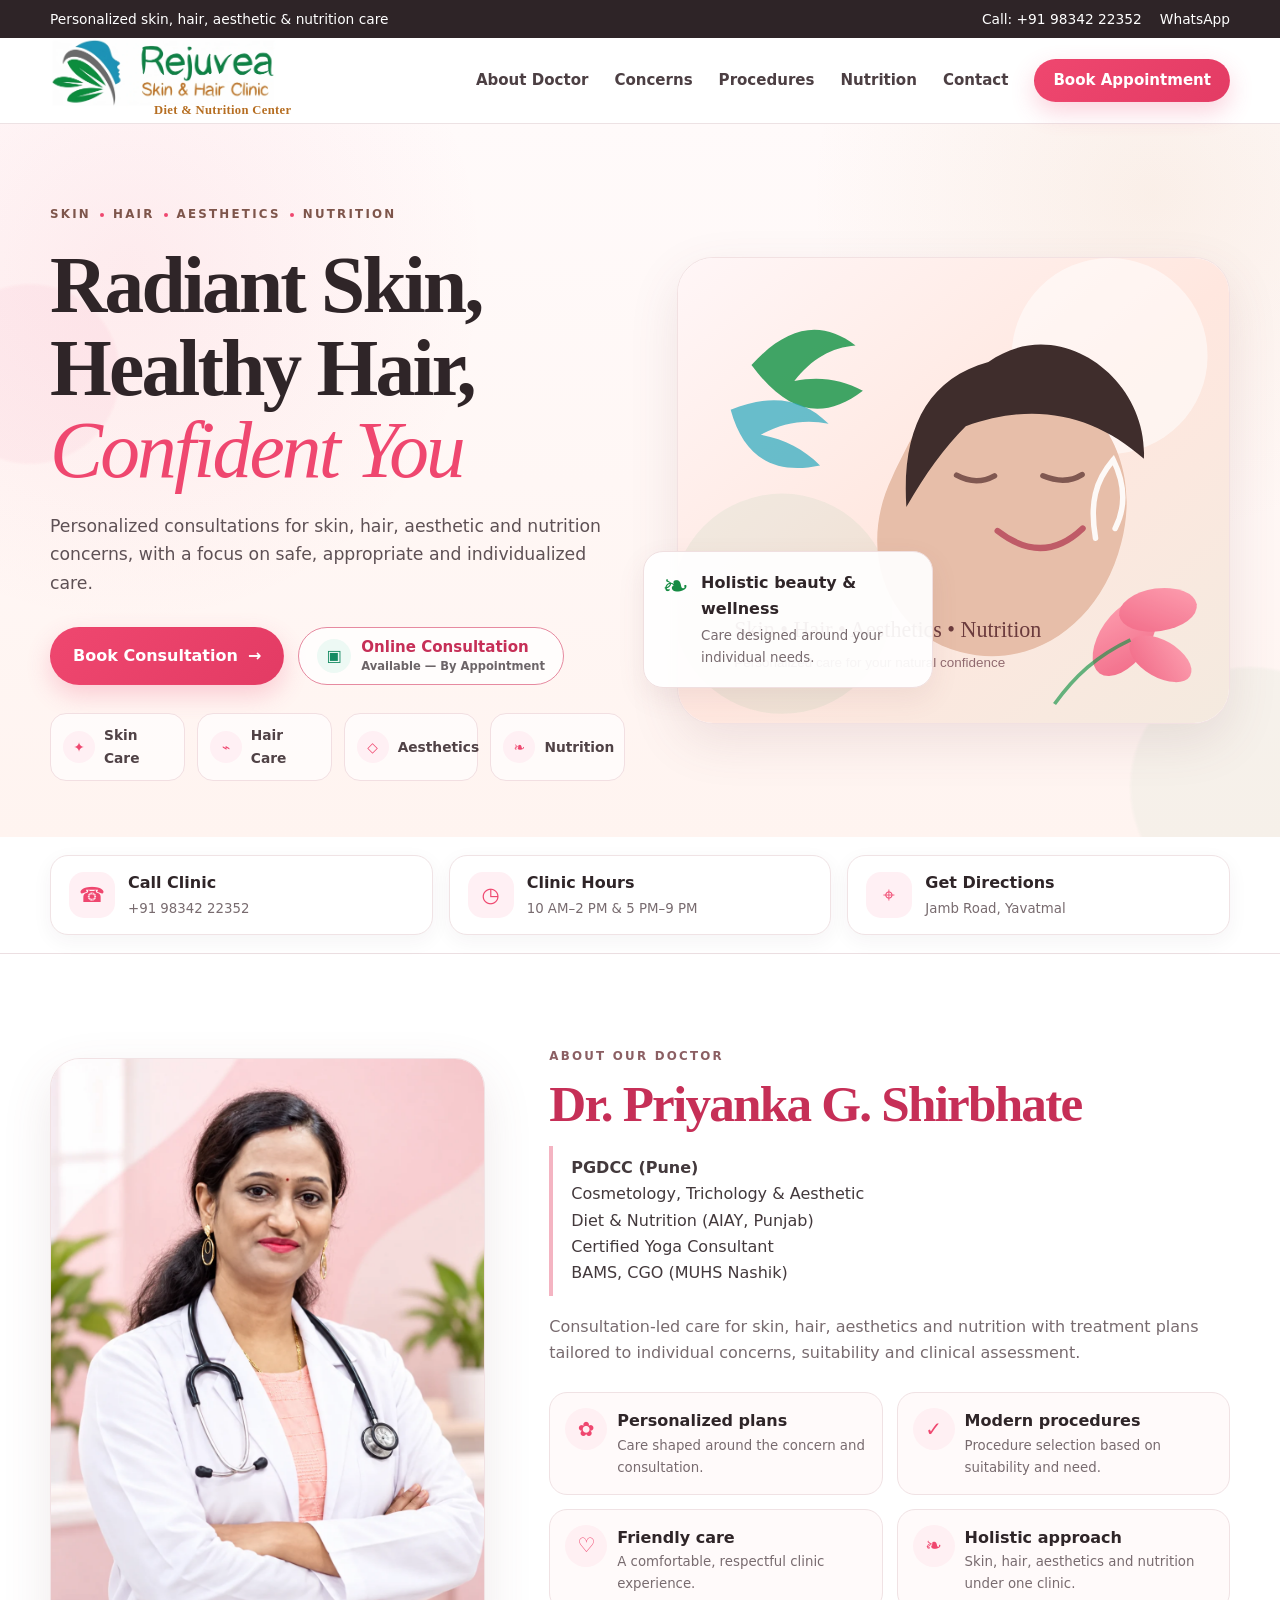
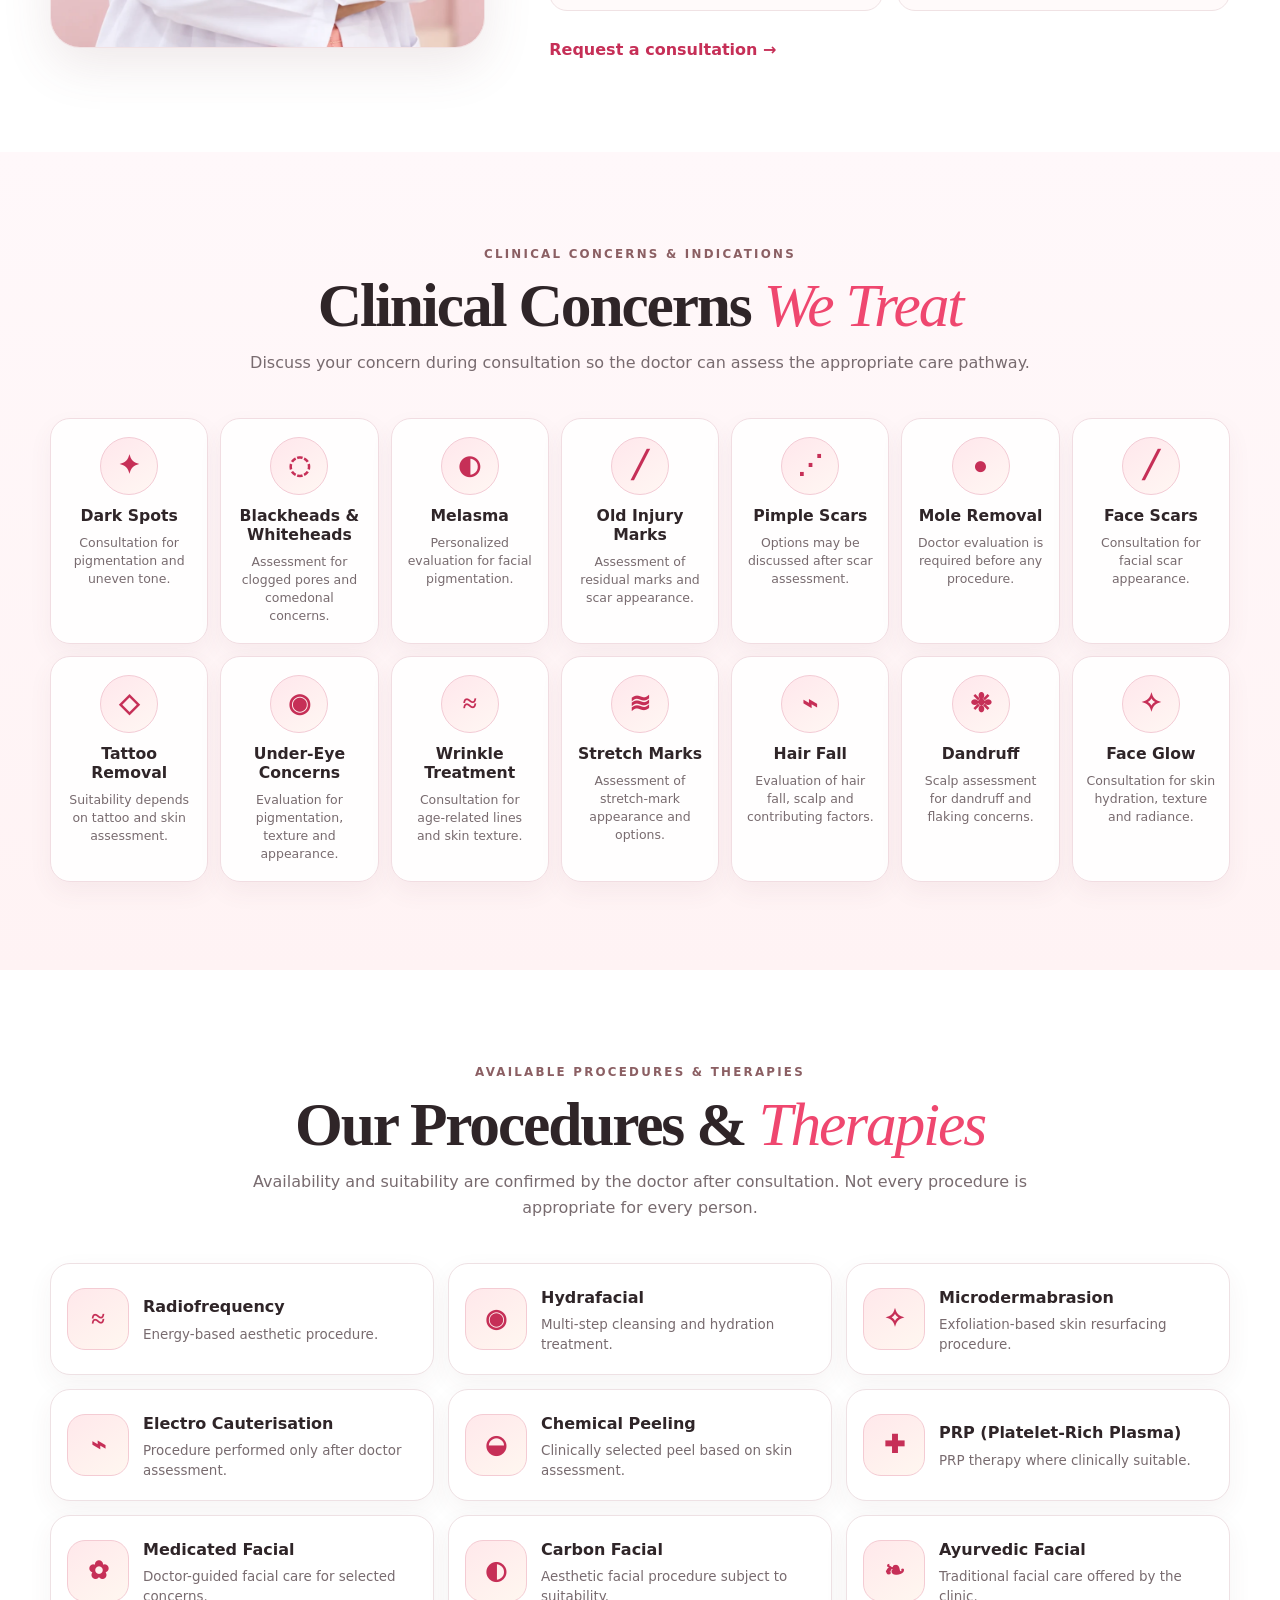
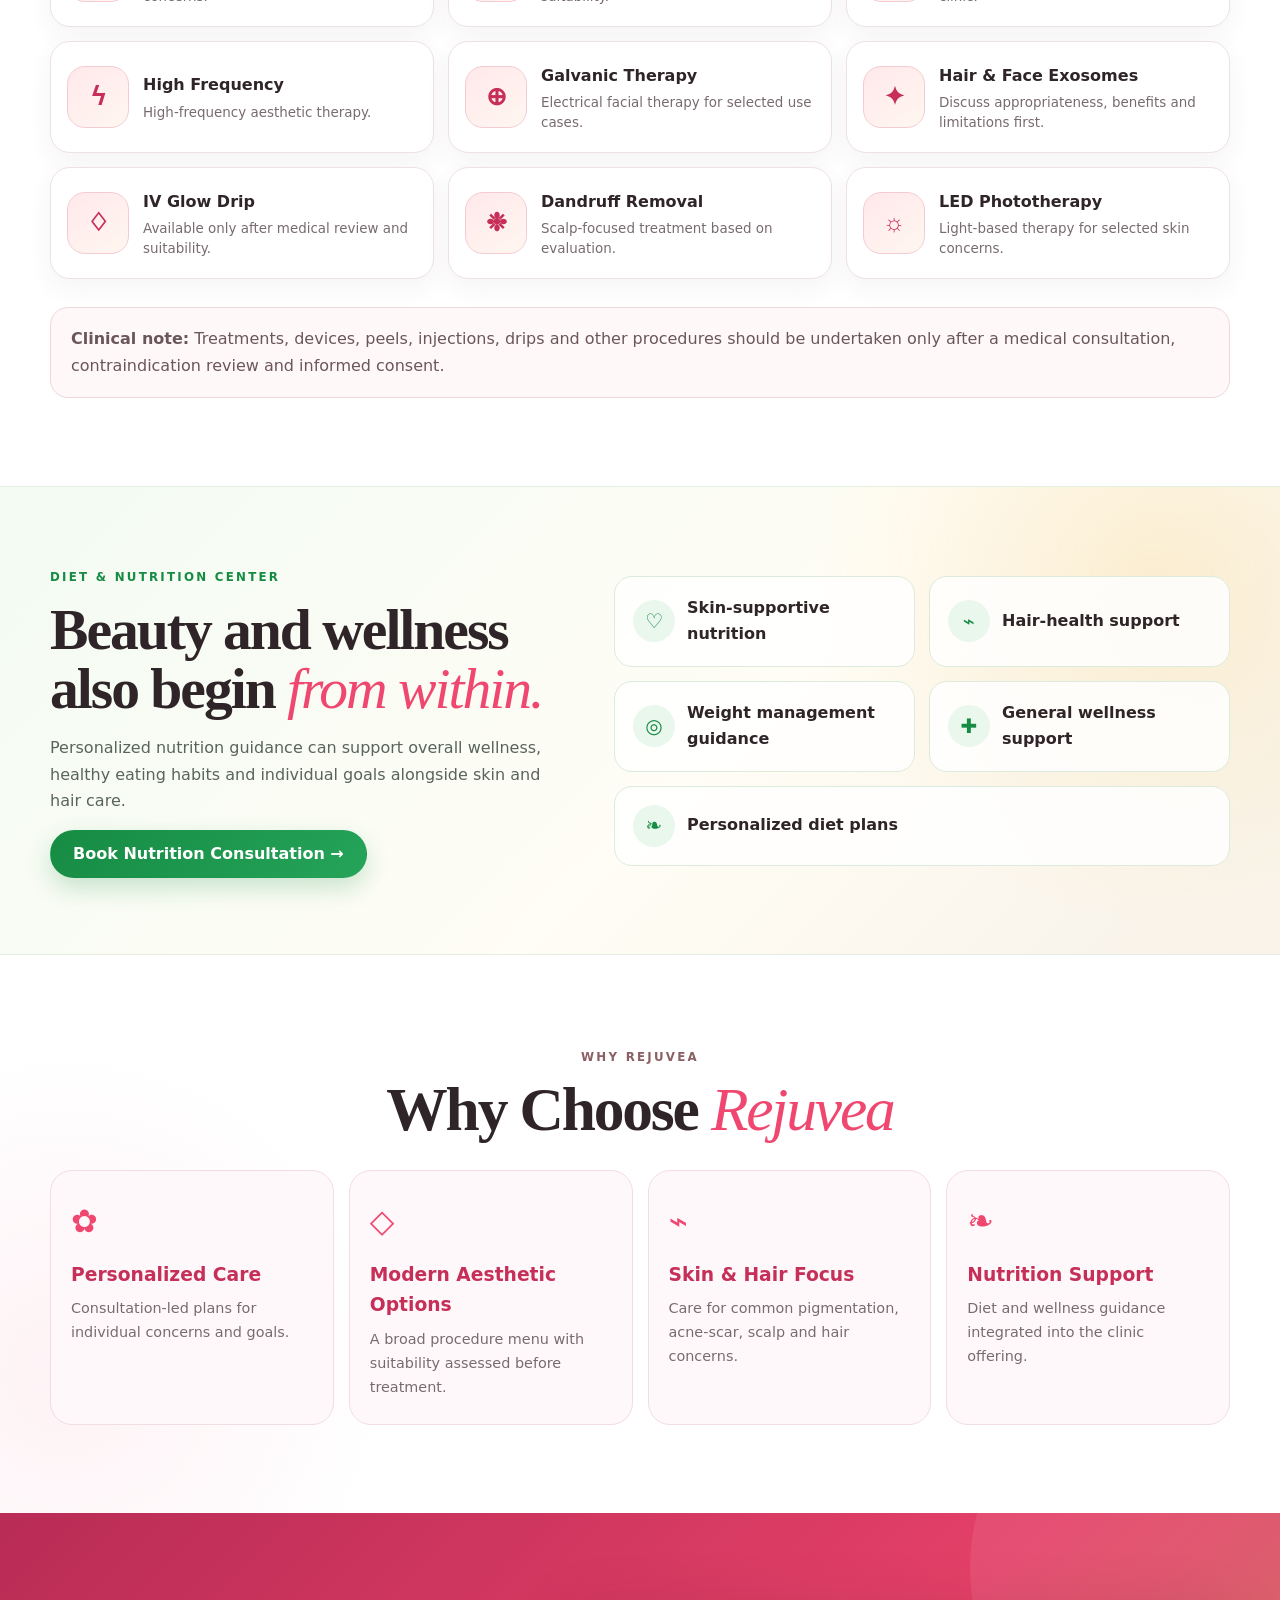
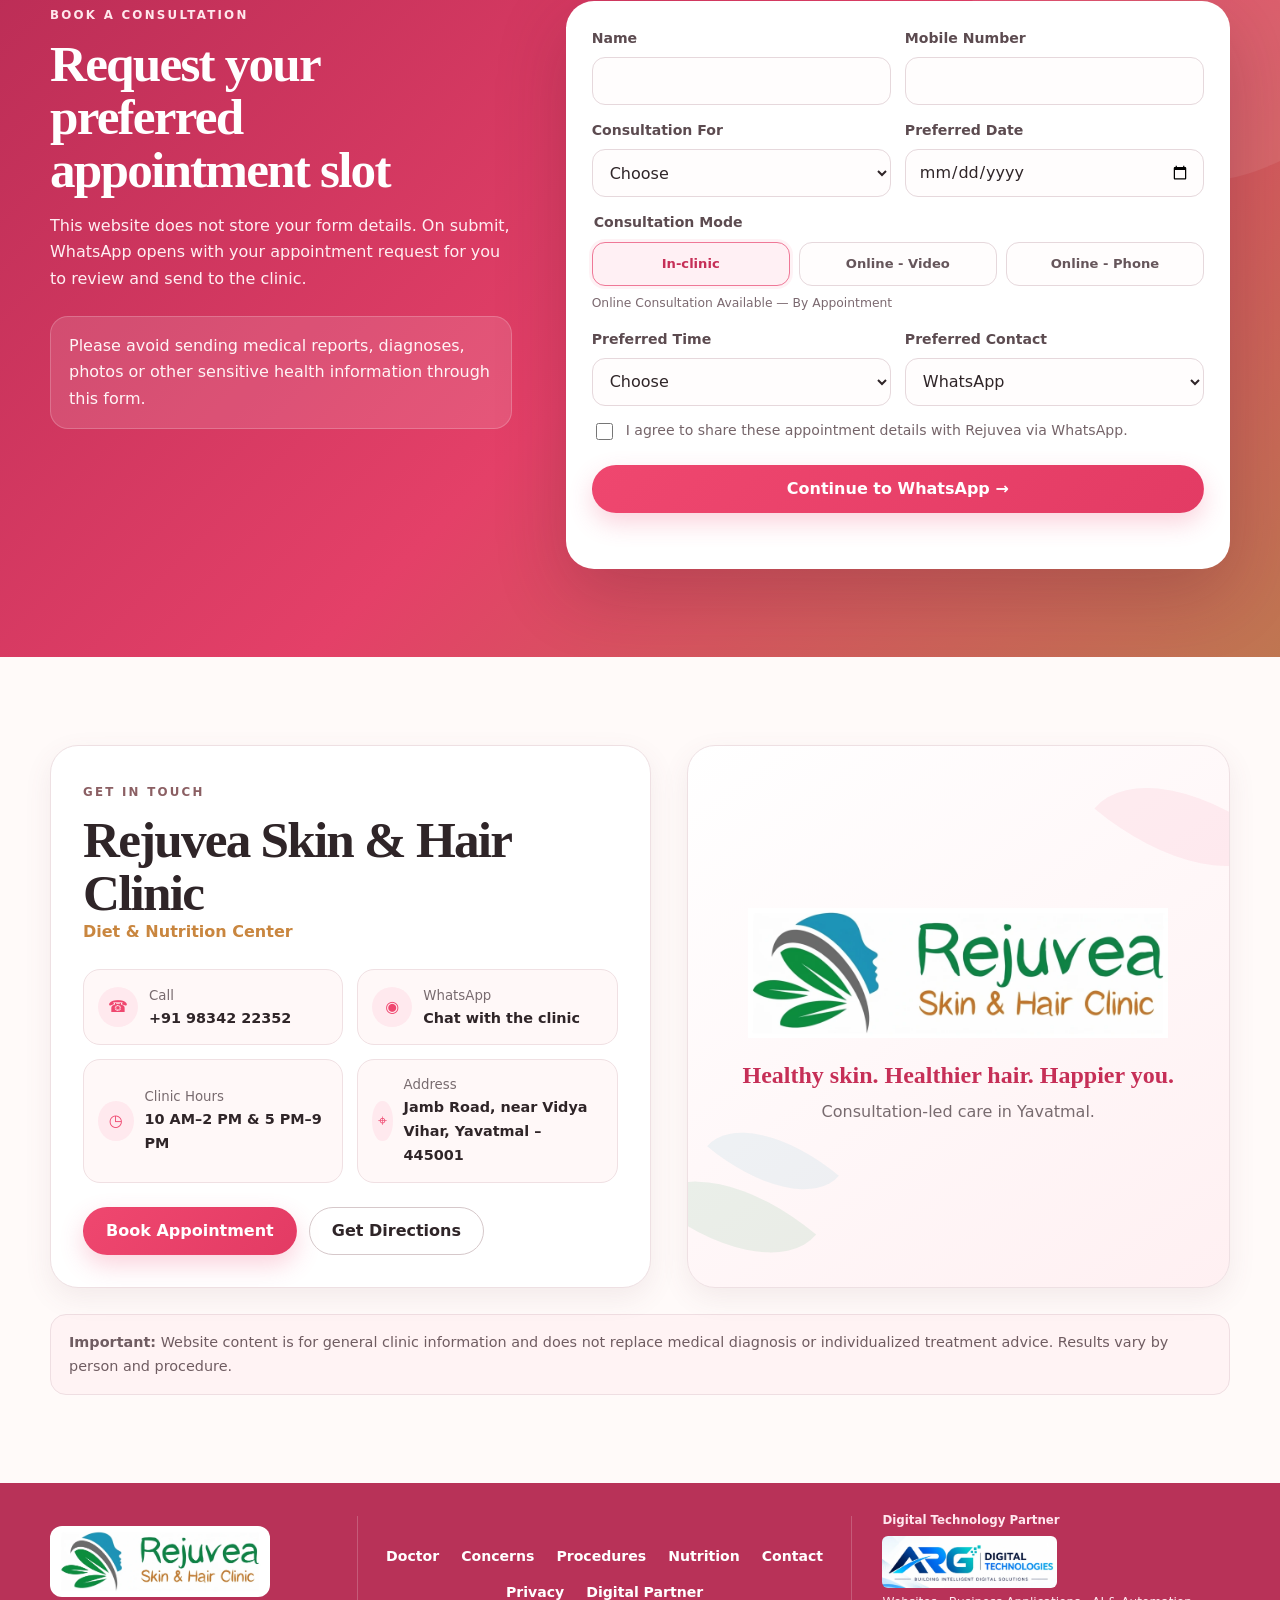
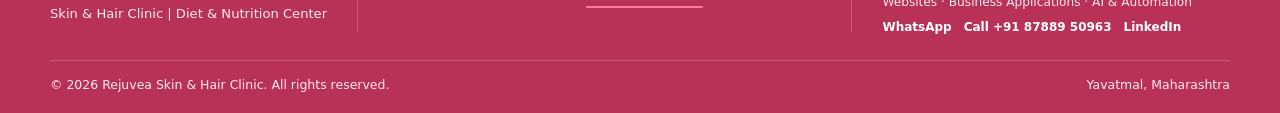
==== commit 22e43c62: "Rejuvea-Clinic-Website-v3-ArgDigital Sol added" ====
--- a/index.html
+++ b/index.html
@@ -97,7 +97,13 @@
 
           <div class="hero-actions">
             <a class="btn" href="#appointment">Book Consultation <span>→</span></a>
-            <a class="btn btn-outline" href="#procedures">Explore Procedures <span>→</span></a>
+            <a class="btn btn-outline online-consult-btn" href="#appointment" id="onlineConsultationHero">
+              <span class="online-consult-icon" aria-hidden="true">▣</span>
+              <span class="online-consult-copy">
+                <strong>Online Consultation</strong>
+                <small>Available — By Appointment</small>
+              </span>
+            </a>
           </div>
 
           <div class="benefit-row" aria-label="Clinic focus areas">
@@ -319,6 +325,25 @@
             </label>
           </div>
 
+          <fieldset class="consultation-mode-group">
+            <legend>Consultation Mode</legend>
+            <div class="consultation-mode-options">
+              <label class="mode-option">
+                <input type="radio" name="consultationMode" value="In-clinic" checked />
+                <span>In-clinic</span>
+              </label>
+              <label class="mode-option">
+                <input type="radio" name="consultationMode" value="Online - Video" />
+                <span>Online - Video</span>
+              </label>
+              <label class="mode-option">
+                <input type="radio" name="consultationMode" value="Online - Phone" />
+                <span>Online - Phone</span>
+              </label>
+            </div>
+            <small class="online-mode-note">Online Consultation Available — By Appointment</small>
+          </fieldset>
+
           <div class="field-row">
             <label>
               <span>Preferred Time</span>
@@ -388,23 +413,34 @@
     </section>
   </main>
 
-  <footer>
-    <div class="container footer-grid">
-      <a class="footer-brand" href="index.html#home" aria-label="Back to Rejuvea home">
-        <img src="assets/rejuvea-logo.webp" alt="Rejuvea" />
-        <p>Skin & Hair Clinic | Diet & Nutrition Center</p>
+  <footer class="site-footer option2-footer">
+    <div class="container footer-option2-grid">
+      <a class="footer-brand footer-brand-option2" href="index.html#home" aria-label="Back to Rejuvea home">
+        <img src="assets/rejuvea-logo.webp" alt="Rejuvea Skin & Hair Clinic" />
+        <p>Skin &amp; Hair Clinic | Diet &amp; Nutrition Center</p>
       </a>
-      <div class="footer-links">
+      <nav class="footer-nav-option2" aria-label="Footer navigation">
         <a href="#about">Doctor</a>
         <a href="#concerns">Concerns</a>
         <a href="#procedures">Procedures</a>
         <a href="#nutrition">Nutrition</a>
         <a href="#contact">Contact</a>
         <a href="privacy.html">Privacy</a>
+        <a class="digital-partner-link" href="https://www.linkedin.com/in/arg-digital-technologies-425138441/" target="_blank" rel="noopener noreferrer">Digital Partner</a>
+      </nav>
+      <div class="footer-partner-option2">
+        <span class="partner-kicker">Digital Technology Partner</span>
+        <img src="assets/arg-digital-technologies.webp" alt="ARG Digital Technologies" loading="lazy" />
+        <p>Websites · Business Applications · AI &amp; Automation</p>
+        <div class="partner-actions-option2" aria-label="ARG Digital Technologies contact links">
+          <a href="https://wa.me/918788950963" target="_blank" rel="noopener noreferrer">WhatsApp</a>
+          <a href="tel:+918788950963">Call +91 87889 50963</a>
+          <a href="https://www.linkedin.com/in/arg-digital-technologies-425138441/" target="_blank" rel="noopener noreferrer">LinkedIn</a>
+        </div>
       </div>
     </div>
-    <div class="container footer-bottom">
-      <span>© <span id="year"></span> Rejuvea Skin & Hair Clinic. All rights reserved.</span>
+    <div class="container footer-bottom footer-bottom-option2">
+      <span>© <span id="year"></span> Rejuvea Skin &amp; Hair Clinic. All rights reserved.</span>
       <span>Yavatmal, Maharashtra</span>
     </div>
   </footer>
--- a/styles.css
+++ b/styles.css
@@ -570,3 +570,322 @@
     height: 430px;
   }
 }
+
+
+/* Footer Option 2 — compact, verified */
+.option2-footer {
+  background: #b83258;
+  color: #fff;
+  padding: 28px 0 18px;
+}
+
+.footer-option2-grid {
+  display: grid;
+  grid-template-columns: 26% 42% 32%;
+  align-items: center;
+  gap: 0;
+}
+
+.footer-brand-option2 {
+  display: block;
+  padding-right: 28px;
+  min-width: 0;
+}
+
+.footer-brand-option2 img {
+  display: block;
+  width: 220px;
+  max-width: 100%;
+  height: auto;
+  background: #fff;
+  border-radius: 12px;
+  padding: 4px 9px;
+  margin: 0 0 8px;
+}
+
+.footer-brand-option2 p {
+  margin: 0;
+  color: #ffeaf0;
+  font-size: .82rem;
+  line-height: 1.4;
+}
+
+.footer-nav-option2 {
+  min-height: 116px;
+  display: flex;
+  flex-wrap: wrap;
+  justify-content: center;
+  align-content: center;
+  align-items: center;
+  gap: 12px 22px;
+  padding: 8px 28px;
+  border-left: 1px solid rgba(255,255,255,.2);
+  border-right: 1px solid rgba(255,255,255,.2);
+}
+
+.footer-nav-option2 a {
+  position: relative;
+  color: #fff;
+  font-size: .88rem;
+  font-weight: 600;
+  line-height: 1.2;
+  padding: 4px 0;
+  text-decoration: none;
+  white-space: nowrap;
+}
+
+.footer-nav-option2 a:hover,
+.footer-nav-option2 a:focus-visible {
+  color: #ffe0e9;
+}
+
+.footer-nav-option2 .digital-partner-link {
+  font-weight: 800;
+}
+
+.footer-nav-option2 .digital-partner-link::after {
+  content: "";
+  position: absolute;
+  left: 0;
+  right: 0;
+  bottom: -3px;
+  height: 2px;
+  border-radius: 2px;
+  background: #ff7ba3;
+}
+
+.footer-partner-option2 {
+  padding-left: 30px;
+  min-width: 0;
+}
+
+.partner-kicker {
+  display: block;
+  margin-bottom: 5px;
+  color: #ffe7ee;
+  font-size: .74rem;
+  font-weight: 700;
+}
+
+.footer-partner-option2 img {
+  display: block;
+  width: 175px;
+  max-width: 100%;
+  height: auto;
+  margin: 0 0 6px;
+  border-radius: 6px;
+}
+
+.footer-partner-option2 p {
+  margin: 0 0 7px;
+  color: #ffe7ee;
+  font-size: .76rem;
+  line-height: 1.4;
+}
+
+.partner-actions-option2 {
+  display: flex;
+  flex-wrap: wrap;
+  gap: 5px 12px;
+  align-items: center;
+}
+
+.partner-actions-option2 a {
+  color: #fff;
+  font-size: .75rem;
+  font-weight: 800;
+  text-decoration: none;
+  white-space: nowrap;
+}
+
+.partner-actions-option2 a:hover,
+.partner-actions-option2 a:focus-visible {
+  text-decoration: underline;
+}
+
+.footer-bottom-option2 {
+  display: flex;
+  justify-content: space-between;
+  gap: 20px;
+  margin-top: 22px;
+  padding-top: 14px;
+  border-top: 1px solid rgba(255,255,255,.2);
+  color: #ffe9ef;
+  font-size: .78rem;
+}
+
+@media (max-width: 1050px) {
+  .footer-option2-grid {
+    grid-template-columns: 34% 66%;
+  }
+  .footer-nav-option2 {
+    border-right: 0;
+  }
+  .footer-partner-option2 {
+    grid-column: 1 / -1;
+    margin-top: 18px;
+    padding: 14px 0 0;
+    border-top: 1px solid rgba(255,255,255,.16);
+    display: flex;
+    flex-wrap: wrap;
+    gap: 8px 18px;
+    align-items: center;
+  }
+  .footer-partner-option2 .partner-kicker { width: 100%; margin: 0; }
+  .footer-partner-option2 img { width: 160px; margin: 0; }
+  .footer-partner-option2 p { margin: 0; }
+  .partner-actions-option2 { margin-left: auto; }
+}
+
+@media (max-width: 760px) {
+  .option2-footer { padding: 24px 0 78px; }
+  .footer-option2-grid { grid-template-columns: 1fr; text-align: center; }
+  .footer-brand-option2 { padding: 0; }
+  .footer-brand-option2 img { width: 205px; margin: 0 auto 8px; }
+  .footer-nav-option2 {
+    min-height: 0;
+    margin: 18px 0;
+    padding: 14px 0;
+    border-left: 0;
+    border-right: 0;
+    border-top: 1px solid rgba(255,255,255,.18);
+    border-bottom: 1px solid rgba(255,255,255,.18);
+    gap: 9px 16px;
+  }
+  .footer-partner-option2 {
+    display: block;
+    margin-top: 0;
+    padding: 0;
+    border-top: 0;
+    text-align: center;
+  }
+  .footer-partner-option2 img { width: 160px; margin: 5px auto 6px; }
+  .footer-partner-option2 p { margin: 0 0 7px; }
+  .partner-actions-option2 { justify-content: center; margin: 0; }
+  .footer-bottom-option2 {
+    flex-direction: column;
+    align-items: center;
+    text-align: center;
+    gap: 4px;
+    margin-top: 20px;
+  }
+}
+
+
+/* Online consultation — hero CTA + appointment form only */
+.online-consult-btn {
+  min-height: 58px;
+  padding: 7px 18px;
+  gap: 10px;
+  text-align: left;
+  border-color: #e68aa0;
+  background: rgba(255,255,255,.78);
+}
+
+.online-consult-icon {
+  width: 34px;
+  height: 34px;
+  flex: 0 0 auto;
+  display: grid;
+  place-items: center;
+  border-radius: 50%;
+  background: #edf9f4;
+  color: #168b63;
+  font-size: 1rem;
+}
+
+.online-consult-copy {
+  display: flex;
+  flex-direction: column;
+  line-height: 1.16;
+}
+
+.online-consult-copy strong {
+  color: var(--rose-dark);
+  font-size: .94rem;
+}
+
+.online-consult-copy small {
+  margin-top: 3px;
+  color: #6c6568;
+  font-size: .72rem;
+  font-weight: 700;
+}
+
+.consultation-mode-group {
+  margin: 2px 0 14px;
+  padding: 0;
+  border: 0;
+}
+
+.consultation-mode-group legend {
+  margin: 0 0 8px;
+  color: #5c4b50;
+  font-size: .88rem;
+  font-weight: 800;
+}
+
+.consultation-mode-options {
+  display: grid;
+  grid-template-columns: repeat(3, 1fr);
+  gap: 9px;
+}
+
+.mode-option {
+  position: relative;
+  margin: 0;
+  cursor: pointer;
+}
+
+.mode-option input {
+  position: absolute;
+  opacity: 0;
+  pointer-events: none;
+}
+
+.mode-option span {
+  min-height: 44px;
+  display: flex !important;
+  align-items: center;
+  justify-content: center;
+  margin: 0 !important;
+  padding: 8px 10px;
+  border: 1px solid #e6d8dc;
+  border-radius: 13px;
+  background: #fffdfd;
+  color: #66565b !important;
+  font-size: .82rem !important;
+  font-weight: 750 !important;
+  text-align: center;
+  transition: .18s ease;
+}
+
+.mode-option input:checked + span {
+  border-color: #ef7897;
+  background: #fff0f4;
+  color: var(--rose-dark) !important;
+  box-shadow: 0 0 0 3px rgba(239,71,111,.07);
+}
+
+.mode-option input:focus-visible + span {
+  outline: 2px solid #ef7897;
+  outline-offset: 2px;
+}
+
+.online-mode-note {
+  display: block;
+  margin-top: 7px;
+  color: #7b6970;
+  font-size: .77rem;
+}
+
+@media (max-width: 620px) {
+  .online-consult-btn {
+    width: 100%;
+    justify-content: flex-start;
+  }
+
+  .consultation-mode-options {
+    grid-template-columns: 1fr;
+  }
+}
